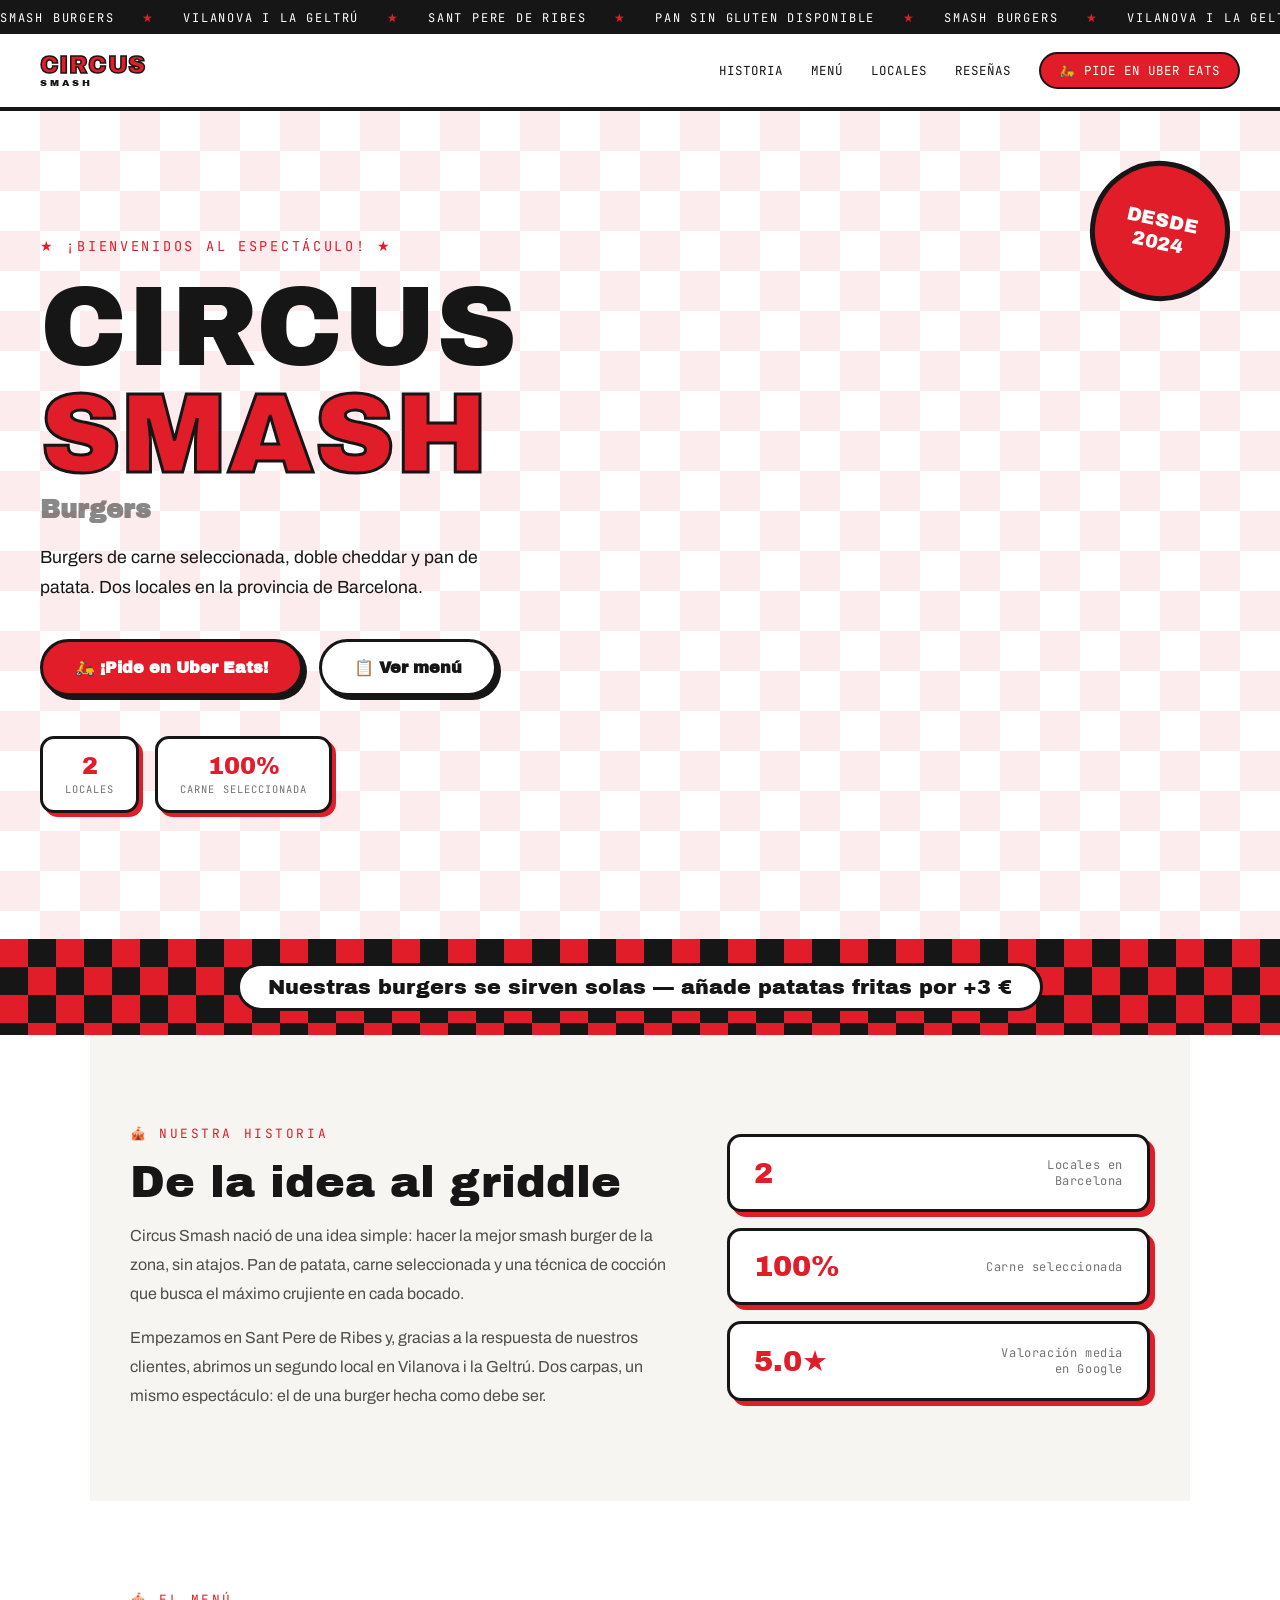
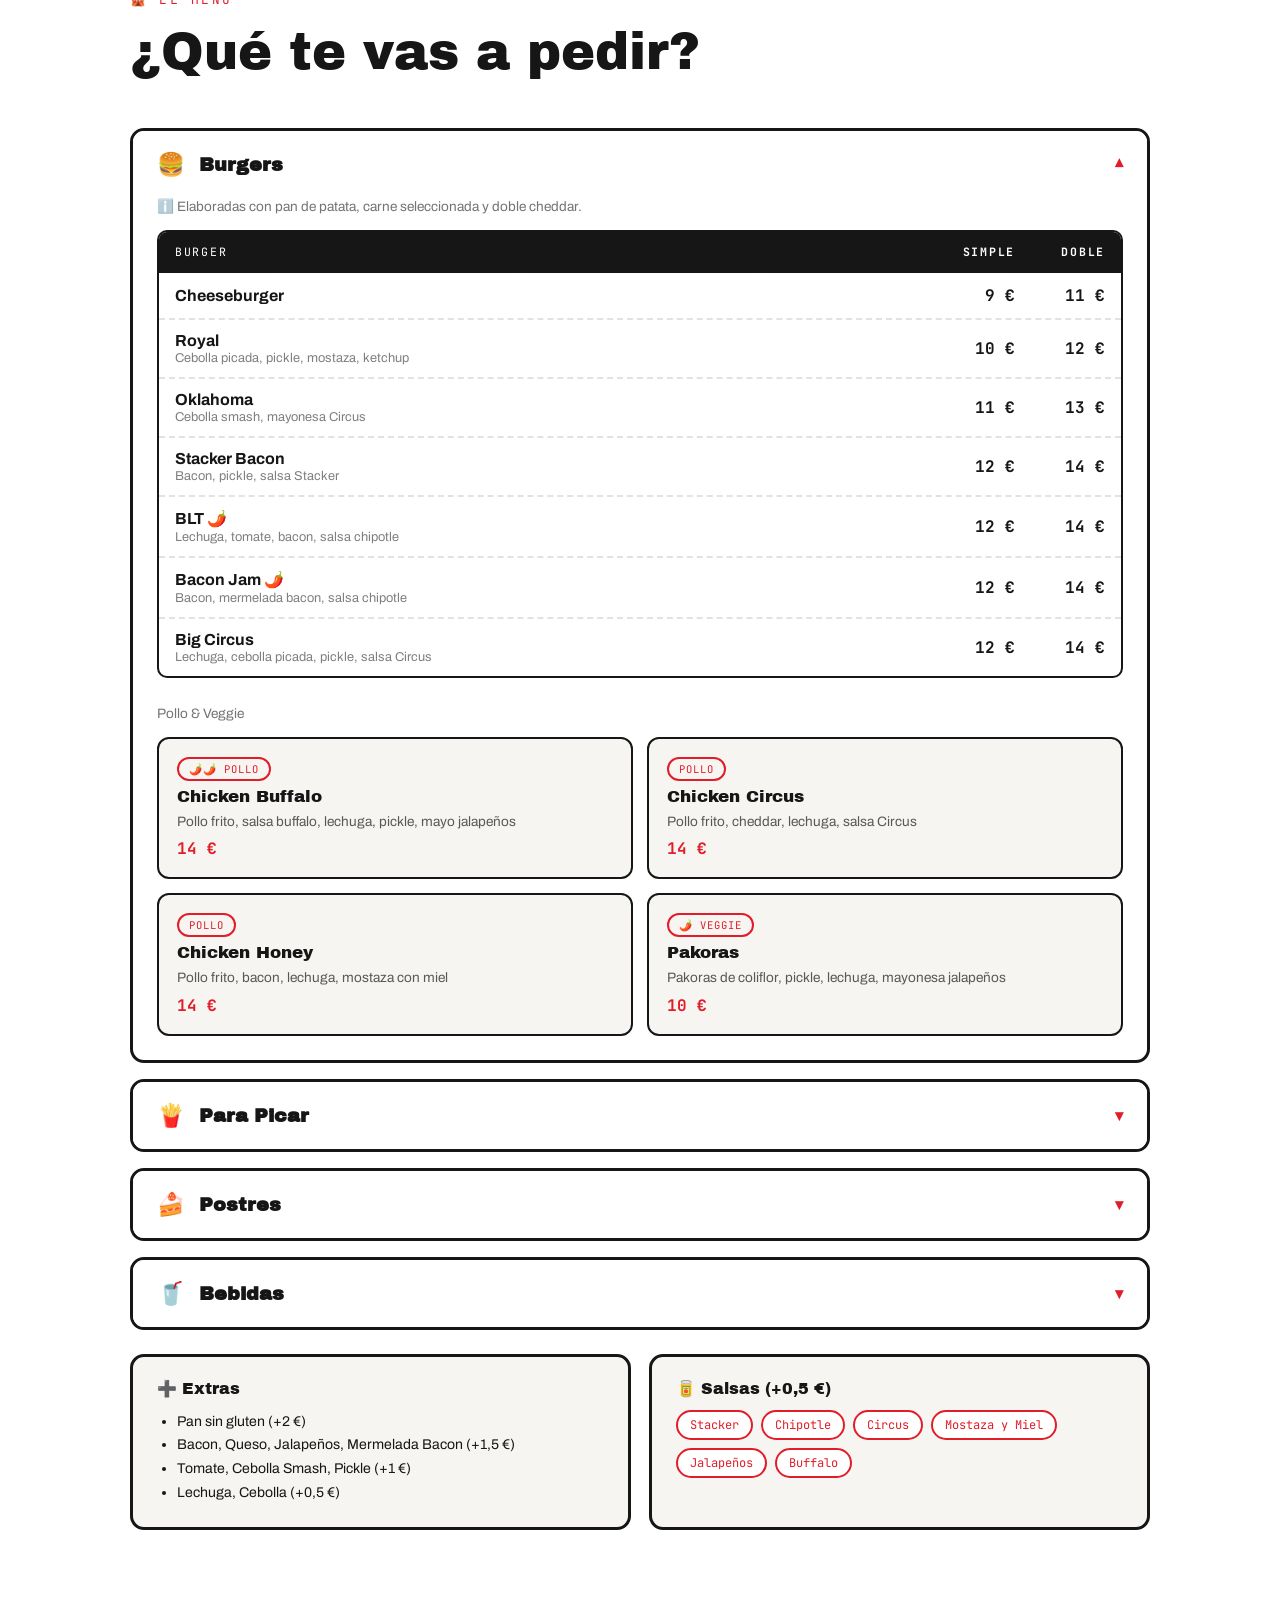
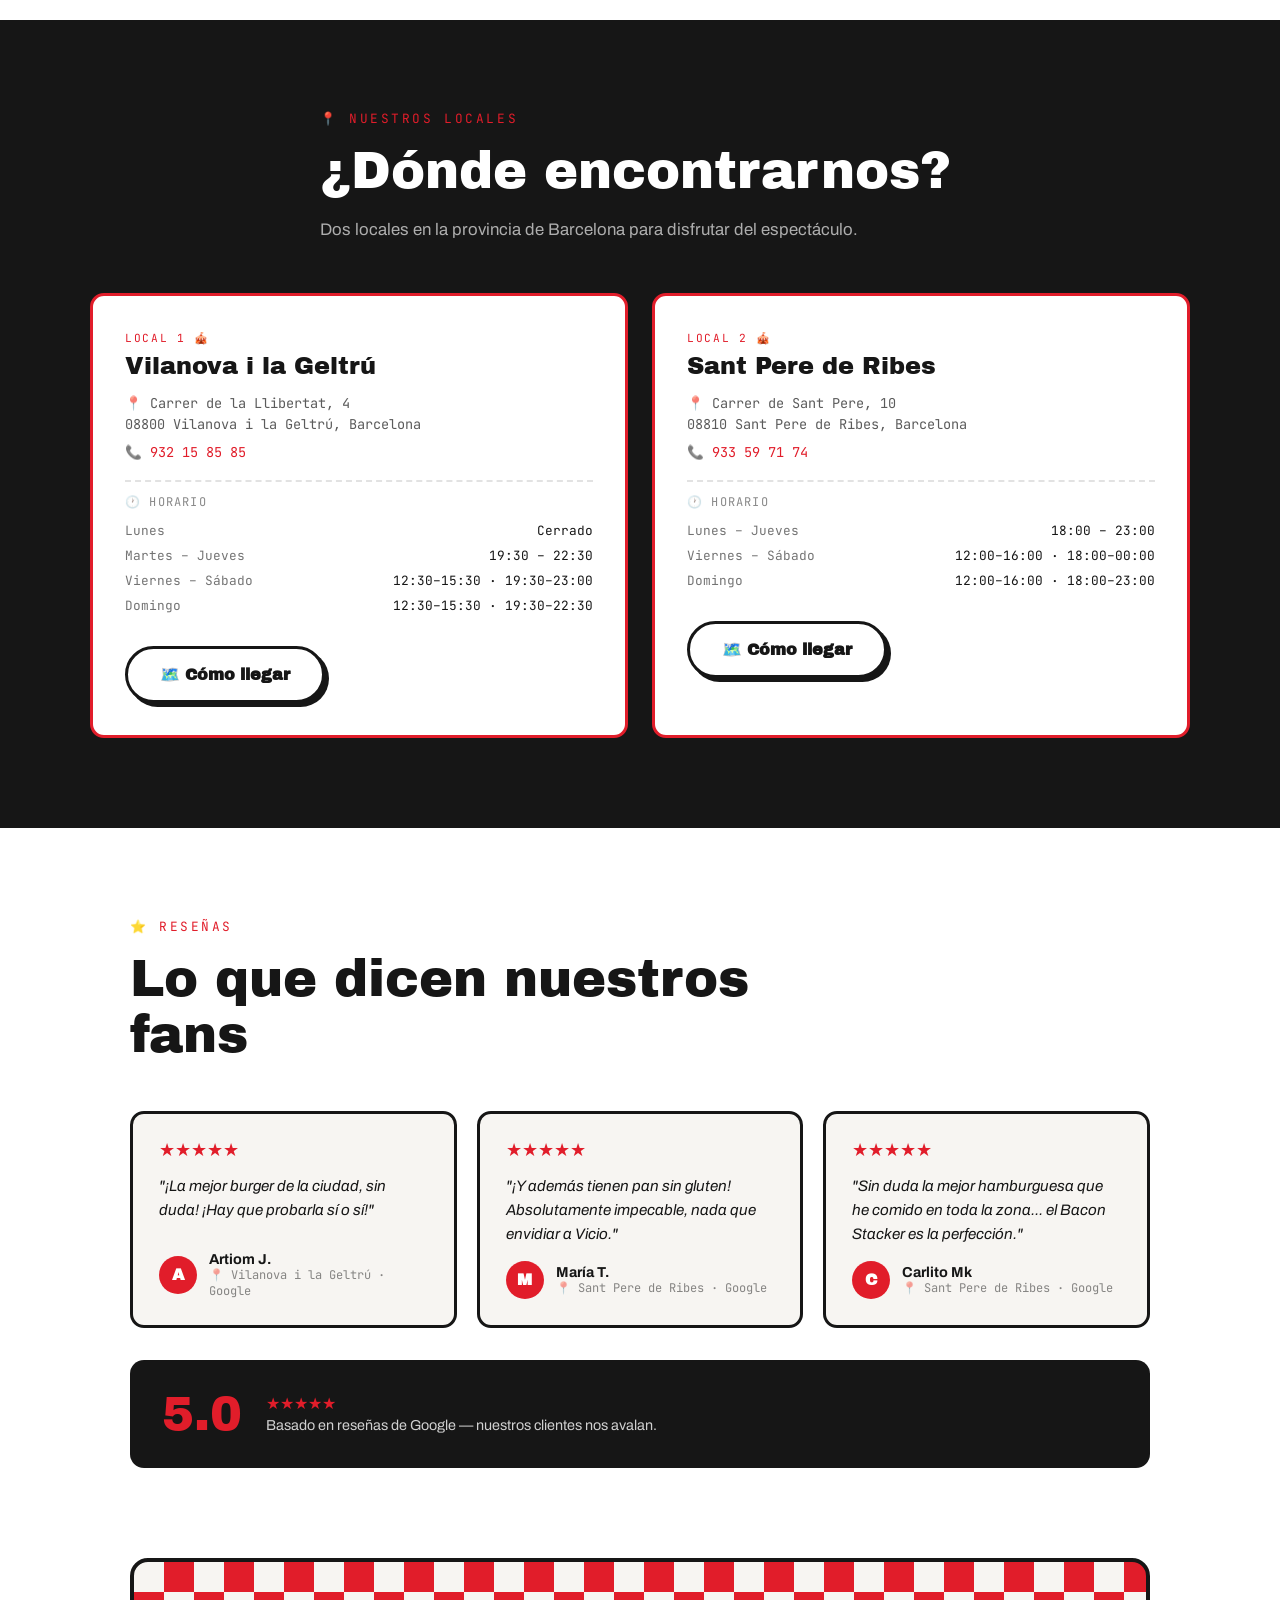
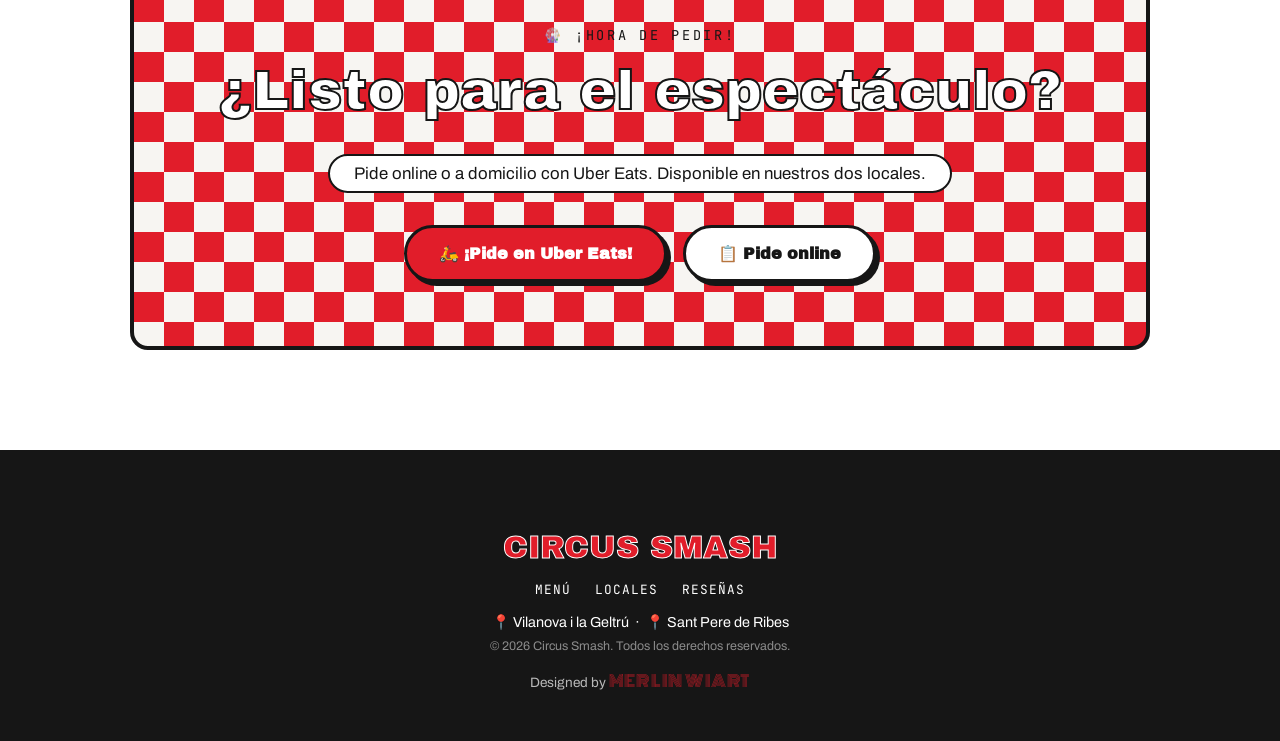
==== index_standalone.html @ f57c356d "Add files via upload" ====
<!DOCTYPE html>
<html lang="es">
<head>
<meta charset="UTF-8">
<meta name="viewport" content="width=device-width, initial-scale=1.0">
<title>Circus Smash — Smash Burgers</title>
<meta name="description" content="Circus Smash: smash burgers, pollo, veggie y postres en Vilanova i la Geltrú y Sant Pere de Ribes.">
<link rel="preconnect" href="https://fonts.googleapis.com">
<link rel="preconnect" href="https://fonts.gstatic.com" crossorigin>
<link href="https://fonts.googleapis.com/css2?family=Archivo+Black&family=Archivo:ital,wght@0,400;0,500;0,600;0,700;1,400&family=JetBrains+Mono:wght@400;500;700&family=Monoton&display=swap" rel="stylesheet">
<style>
/* ============================================
   CIRCUS SMASH — Black / White / Red
   Tokens: white #FFFFFF, off-white #F7F5F2, black #161616, red #E11D2A
   Type: Baloo 2 (bubbly display) + Archivo (body) + JetBrains Mono (menu/data)
   Signature: thick cartoon outlines + diagonal checkerboard in red/white
   ============================================ */

:root {
  --white: #FFFFFF;
  --offwhite: #F7F5F2;
  --black: #161616;
  --red: #E11D2A;
  --red-dark: #B5141F;
  --line: rgba(22,22,22,0.12);
}

* { box-sizing: border-box; }
html { scroll-behavior: smooth; }

body {
  margin: 0;
  background: var(--white);
  color: var(--black);
  font-family: 'Archivo', sans-serif;
  -webkit-font-smoothing: antialiased;
}

h1, h2, h3, h4 {
  font-family: 'Archivo Black', sans-serif;
  font-weight: 400;
  margin: 0;
}

a { color: inherit; }

/* ============ TICKER ============ */
.ticker {
  background: var(--black);
  color: var(--white);
  overflow: hidden;
  white-space: nowrap;
  padding: 8px 0;
}
.ticker-track {
  display: inline-flex;
  gap: 28px;
  font-family: 'JetBrains Mono', monospace;
  font-size: 0.75rem;
  letter-spacing: 0.15em;
  text-transform: uppercase;
  animation: ticker 30s linear infinite;
}
.ticker-track span:nth-child(even) { color: var(--red); }
@keyframes ticker {
  from { transform: translateX(0); }
  to { transform: translateX(-50%); }
}

/* ============ NAV ============ */
.nav {
  display: flex;
  justify-content: space-between;
  align-items: center;
  padding: 18px 40px;
  position: sticky;
  top: 0;
  z-index: 50;
  background: var(--white);
  border-bottom: 4px solid var(--black);
}
.nav-logo {
  font-family: 'Archivo Black', sans-serif;
  font-weight: 400;
  font-size: 1.5rem;
  text-decoration: none;
  letter-spacing: 0.02em;
  color: var(--red);
  -webkit-text-stroke: 1.5px var(--black);
  display: flex;
  flex-direction: column;
  line-height: 1;
}
.nav-logo-sub {
  font-size: 0.6rem;
  letter-spacing: 0.3em;
  color: var(--black);
  -webkit-text-stroke: 0;
  margin-top: 2px;
}
.nav-links {
  display: flex;
  gap: 28px;
  align-items: center;
  font-family: 'JetBrains Mono', monospace;
  font-size: 0.78rem;
  letter-spacing: 0.08em;
  text-transform: uppercase;
}
.nav-links a:not(.nav-cta) { text-decoration: none; transition: color 0.2s ease; }
.nav-links a:not(.nav-cta):hover { color: var(--red); }
.nav-cta {
  background: var(--red);
  color: var(--white);
  padding: 8px 18px;
  border-radius: 999px;
  border: 2px solid var(--black);
  text-decoration: none;
  white-space: nowrap;
}
.nav-cta:hover { background: var(--black); }

/* ============ HERO ============ */
.hero {
  position: relative;
  min-height: 92vh;
  display: flex;
  align-items: center;
  padding: 0 40px;
  overflow: hidden;
}

.checker-bg {
  position: absolute;
  inset: 0;
  z-index: 0;
  background-image:
    linear-gradient(45deg, var(--red) 25%, transparent 25%, transparent 75%, var(--red) 75%),
    linear-gradient(45deg, var(--red) 25%, transparent 25%, transparent 75%, var(--red) 75%);
  background-size: 80px 80px;
  background-position: 0 0, 40px 40px;
  opacity: 0.08;
}

.hero-content {
  position: relative;
  z-index: 2;
  max-width: 680px;
}

.hero-eyebrow {
  font-family: 'JetBrains Mono', monospace;
  font-size: 0.85rem;
  letter-spacing: 0.2em;
  color: var(--red);
  margin: 0 0 20px;
  text-transform: uppercase;
}

.hero-title {
  font-size: clamp(3.5rem, 11vw, 7rem);
  line-height: 0.95;
  margin-bottom: 8px;
  color: var(--black);
}
.hero-title-accent {
  color: var(--red);
  -webkit-text-stroke: 3px var(--black);
}

.hero-tagline {
  font-family: 'Archivo Black', sans-serif;
  font-weight: 600;
  font-size: 1.6rem;
  color: var(--black);
  margin: 0 0 20px;
  opacity: 0.5;
}

.hero-sub {
  font-size: 1.1rem;
  line-height: 1.7;
  color: var(--black);
  max-width: 480px;
  margin-bottom: 36px;
}

.hero-ctas {
  display: flex;
  gap: 16px;
  flex-wrap: wrap;
  margin-bottom: 40px;
}

.btn {
  display: inline-block;
  font-family: 'Archivo Black', sans-serif;
  font-weight: 700;
  font-size: 1rem;
  text-decoration: none;
  padding: 16px 32px;
  border-radius: 999px;
  border: 3px solid var(--black);
  transition: all 0.2s ease;
  box-shadow: 4px 4px 0 var(--black);
}
.btn:hover {
  transform: translate(2px, 2px);
  box-shadow: 2px 2px 0 var(--black);
}
.btn-primary {
  background: var(--red);
  color: var(--white);
}
.btn-primary:hover { background: var(--red-dark); }
.btn-outline {
  background: var(--white);
  color: var(--black);
}
.btn-outline:hover { background: var(--offwhite); }

.hero-stats {
  display: flex;
  gap: 16px;
  flex-wrap: wrap;
}
.stat-card {
  background: var(--white);
  border: 3px solid var(--black);
  border-radius: 14px;
  padding: 14px 22px;
  text-align: center;
  box-shadow: 4px 4px 0 var(--red);
}
.stat-value {
  display: block;
  font-family: 'Archivo Black', sans-serif;
  font-weight: 400;
  font-size: 1.5rem;
  color: var(--red);
}
.stat-label {
  font-family: 'JetBrains Mono', monospace;
  font-size: 0.65rem;
  letter-spacing: 0.1em;
  text-transform: uppercase;
  color: var(--black);
  opacity: 0.6;
}

.hero-badge {
  position: absolute;
  top: 50px;
  right: 50px;
  z-index: 2;
  width: 140px;
  height: 140px;
  border-radius: 50%;
  background: var(--red);
  border: 5px solid var(--black);
  display: flex;
  flex-direction: column;
  align-items: center;
  justify-content: center;
  transform: rotate(12deg);
  font-family: 'Archivo Black', sans-serif;
  font-weight: 400;
  text-align: center;
  color: var(--white);
  animation: badge-spin 16s linear infinite;
}
@keyframes badge-spin {
  from { transform: rotate(12deg); }
  to { transform: rotate(372deg); }
}
.hero-badge-line { font-size: 1.2rem; line-height: 1.2; }

/* ============ BIG TOP STRIP ============ */
.bigtop {
  background-image:
    linear-gradient(45deg, var(--black) 25%, transparent 25%, transparent 75%, var(--black) 75%),
    linear-gradient(45deg, var(--black) 25%, transparent 25%, transparent 75%, var(--black) 75%);
  background-size: 56px 56px;
  background-position: 0 0, 28px 28px;
  background-color: var(--red);
  padding: 24px 40px;
  text-align: center;
}
.bigtop p {
  margin: 0;
  font-family: 'Archivo Black', sans-serif;
  font-weight: 400;
  font-size: clamp(0.95rem, 2.2vw, 1.3rem);
  color: var(--black);
  background: var(--white);
  display: inline-block;
  padding: 10px 28px;
  border: 3px solid var(--black);
  border-radius: 999px;
}

/* ============ NUESTRA HISTORIA ============ */
.historia-section {
  background: var(--offwhite);
}
.historia-grid {
  display: grid;
  grid-template-columns: 1.3fr 1fr;
  gap: 48px;
  align-items: center;
}
.historia-text p {
  font-size: 1rem;
  line-height: 1.8;
  color: rgba(22,22,22,0.75);
  margin: 16px 0 0;
}
.historia-text h2 {
  font-size: clamp(1.8rem, 4.5vw, 2.8rem);
  margin: 8px 0 0;
}
.historia-stats {
  display: flex;
  flex-direction: column;
  gap: 16px;
}
.historia-stat {
  background: var(--white);
  border: 3px solid var(--black);
  border-radius: 14px;
  padding: 20px 24px;
  display: flex;
  align-items: center;
  justify-content: space-between;
  box-shadow: 5px 5px 0 var(--red);
}
.historia-stat-value {
  font-family: 'Archivo Black', sans-serif;
  font-size: 1.8rem;
  color: var(--red);
}
.historia-stat-label {
  font-family: 'JetBrains Mono', monospace;
  font-size: 0.75rem;
  letter-spacing: 0.05em;
  text-align: right;
  color: rgba(22,22,22,0.6);
  max-width: 140px;
}

/* ============ SECTIONS ============ */
.section {
  padding: 90px 40px;
  max-width: 1100px;
  margin: 0 auto;
}
.section-dark {
  max-width: none;
  background: var(--black);
  color: var(--white);
}
.section-dark > * {
  max-width: 1100px;
  margin-left: auto;
  margin-right: auto;
}
.section-dark .section-intro { color: rgba(255,255,255,0.65); }

.section-head {
  max-width: 640px;
  margin-bottom: 48px;
}
.section-eyebrow {
  display: block;
  font-family: 'JetBrains Mono', monospace;
  font-size: 0.8rem;
  letter-spacing: 0.2em;
  color: var(--red);
  margin-bottom: 16px;
  text-transform: uppercase;
}
.section-head h2 {
  font-size: clamp(2rem, 5vw, 3.2rem);
  margin-bottom: 16px;
}
.section-intro {
  font-size: 1.05rem;
  line-height: 1.7;
  color: rgba(22,22,22,0.7);
}

/* ============ MENU ACCORDION ============ */
.menu-group {
  border: 3px solid var(--black);
  border-radius: 14px;
  margin-bottom: 16px;
  overflow: hidden;
  background: var(--white);
}
.menu-group-toggle {
  width: 100%;
  display: flex;
  align-items: center;
  gap: 14px;
  background: var(--white);
  border: none;
  padding: 20px 24px;
  font-family: 'Archivo Black', sans-serif;
  font-weight: 700;
  font-size: 1.2rem;
  cursor: pointer;
  text-align: left;
  color: var(--black);
}
.menu-group-toggle:hover { background: var(--offwhite); }
.menu-group-icon { font-size: 1.4rem; }
.menu-group-name { flex: 1; }
.menu-group-arrow {
  font-size: 1rem;
  transition: transform 0.25s ease;
  color: var(--red);
}
.menu-group-toggle.active .menu-group-arrow { transform: rotate(180deg); }

.menu-group-body {
  padding: 0 24px 24px;
  display: none;
}
.menu-group-toggle.active + .menu-group-body { display: block; }

.menu-group-note {
  font-size: 0.85rem;
  color: rgba(22,22,22,0.6);
  margin: 0 0 16px;
}

/* Smash burgers table */
.menu-table {
  border: 2px solid var(--black);
  border-radius: 10px;
  overflow: hidden;
}
.menu-row {
  display: grid;
  grid-template-columns: 1fr 80px 80px;
  align-items: center;
  padding: 12px 16px;
  border-bottom: 2px dashed var(--line);
  gap: 10px;
}
.menu-row:last-child { border-bottom: none; }
.menu-row span:nth-child(2), .menu-row span:nth-child(3) {
  font-family: 'JetBrains Mono', monospace;
  font-weight: 700;
  text-align: right;
}
.menu-row small {
  display: block;
  color: rgba(22,22,22,0.55);
  font-size: 0.8rem;
  font-weight: 400;
  margin-top: 2px;
}
.menu-row-head {
  background: var(--black);
  color: var(--white);
  font-family: 'JetBrains Mono', monospace;
  font-size: 0.72rem;
  letter-spacing: 0.15em;
  text-transform: uppercase;
}
.menu-row-head span:nth-child(2), .menu-row-head span:nth-child(3) { text-align: right; }
.menu-row-highlight { background: var(--red); color: var(--white); }
.menu-row-highlight strong { -webkit-text-stroke: 0; }

/* Card grid (chicken/veggie) */
.menu-grid {
  display: grid;
  grid-template-columns: repeat(2, 1fr);
  gap: 14px;
}
.menu-card {
  background: var(--offwhite);
  border: 2px solid var(--black);
  border-radius: 12px;
  padding: 18px;
  display: flex;
  flex-direction: column;
  gap: 6px;
}
.menu-tag {
  display: inline-block;
  font-family: 'JetBrains Mono', monospace;
  font-size: 0.66rem;
  letter-spacing: 0.1em;
  text-transform: uppercase;
  padding: 3px 10px;
  border-radius: 999px;
  border: 2px solid var(--red);
  color: var(--red);
  width: fit-content;
}
.menu-card h4 { font-size: 1.05rem; }
.menu-card p { margin: 0; font-size: 0.85rem; line-height: 1.5; color: rgba(22,22,22,0.7); }
.menu-price {
  font-family: 'JetBrains Mono', monospace;
  font-weight: 700;
  color: var(--red);
  margin-top: auto;
}

/* List rows (snacks, desserts, drinks) */
.menu-grid-list {
  display: flex;
  flex-direction: column;
  gap: 0;
  grid-template-columns: none;
}
.menu-list-row {
  display: flex;
  justify-content: space-between;
  gap: 16px;
  padding: 12px 4px;
  border-bottom: 2px dashed var(--line);
  font-size: 0.92rem;
}
.menu-list-row:last-child { border-bottom: none; }
.menu-list-row small {
  display: block;
  color: rgba(22,22,22,0.55);
  font-size: 0.78rem;
  margin-top: 2px;
}
.menu-list-row span:last-child {
  font-family: 'JetBrains Mono', monospace;
  font-weight: 700;
  color: var(--red);
  white-space: nowrap;
}

/* Extras */
.extras-grid {
  display: grid;
  grid-template-columns: 1fr 1fr;
  gap: 18px;
  margin-top: 24px;
}
.extras-card {
  background: var(--offwhite);
  border: 3px solid var(--black);
  border-radius: 14px;
  padding: 22px 24px;
}
.extras-card h4 { margin-bottom: 12px; font-size: 1rem; }
.extras-card ul {
  margin: 0;
  padding-left: 20px;
  font-size: 0.88rem;
  line-height: 1.7;
}
.sauce-pills {
  display: flex;
  flex-wrap: wrap;
  gap: 8px;
}
.sauce-pills span {
  background: var(--white);
  border: 2px solid var(--red);
  color: var(--red);
  font-family: 'JetBrains Mono', monospace;
  font-size: 0.75rem;
  padding: 5px 12px;
  border-radius: 999px;
}

/* ============ LOCATIONS ============ */
.location-grid {
  display: grid;
  grid-template-columns: 1fr 1fr;
  gap: 24px;
}
.location-card {
  background: var(--white);
  color: var(--black);
  border-radius: 14px;
  padding: 32px;
  border: 3px solid var(--red);
}
.location-num {
  display: inline-block;
  font-family: 'JetBrains Mono', monospace;
  font-size: 0.7rem;
  letter-spacing: 0.15em;
  text-transform: uppercase;
  color: var(--red);
  margin-bottom: 8px;
}
.location-card h3 { font-size: 1.5rem; margin-bottom: 14px; }
.location-line {
  font-family: 'JetBrains Mono', monospace;
  font-size: 0.85rem;
  margin: 0 0 6px;
  color: rgba(22,22,22,0.7);
  line-height: 1.6;
}
.location-line a { color: var(--red); text-decoration: none; }
.hours-table {
  margin: 16px 0;
  border-top: 2px dashed var(--line);
  padding-top: 12px;
}
.hours-title {
  font-family: 'JetBrains Mono', monospace;
  font-size: 0.75rem;
  letter-spacing: 0.1em;
  text-transform: uppercase;
  margin: 0 0 8px;
  color: rgba(22,22,22,0.5);
}
.hours-row {
  display: flex;
  justify-content: space-between;
  font-family: 'JetBrains Mono', monospace;
  font-size: 0.8rem;
  padding: 4px 0;
}
.hours-row span:first-child { color: rgba(22,22,22,0.6); }
.location-card .btn { margin-top: 12px; }

/* ============ REVIEWS ============ */
.review-grid {
  display: grid;
  grid-template-columns: repeat(3, 1fr);
  gap: 20px;
  margin-bottom: 32px;
}
.review-card {
  background: var(--offwhite);
  border: 3px solid var(--black);
  border-radius: 14px;
  padding: 26px;
  display: flex;
  flex-direction: column;
  gap: 14px;
}
.review-stars {
  color: var(--red);
  font-size: 1.1rem;
  margin: 0;
}
.review-text {
  font-style: italic;
  line-height: 1.6;
  margin: 0;
  font-size: 0.95rem;
  flex: 1;
}
.review-footer {
  display: flex;
  align-items: center;
  gap: 12px;
}
.review-avatar {
  width: 38px;
  height: 38px;
  border-radius: 50%;
  background: var(--red);
  color: var(--white);
  display: flex;
  align-items: center;
  justify-content: center;
  font-family: 'Archivo Black', sans-serif;
  font-weight: 700;
  flex-shrink: 0;
}
.review-author { margin: 0; font-weight: 700; font-size: 0.9rem; }
.review-loc {
  margin: 0;
  font-size: 0.75rem;
  color: rgba(22,22,22,0.5);
  font-family: 'JetBrains Mono', monospace;
}

.review-summary {
  display: flex;
  align-items: center;
  gap: 24px;
  background: var(--black);
  color: var(--white);
  border-radius: 14px;
  padding: 28px 32px;
}
.review-summary-score {
  font-family: 'Archivo Black', sans-serif;
  font-weight: 400;
  font-size: 3rem;
  color: var(--red);
}
.review-summary-stars { margin: 0 0 4px; color: var(--red); }
.review-summary-text { margin: 0; font-size: 0.9rem; opacity: 0.8; }

/* ============ ORDER ============ */
.order-section { padding: 0 40px 100px; }
.order-box {
  text-align: center;
  background-image:
    linear-gradient(45deg, var(--red) 25%, transparent 25%, transparent 75%, var(--red) 75%),
    linear-gradient(45deg, var(--red) 25%, transparent 25%, transparent 75%, var(--red) 75%);
  background-size: 60px 60px;
  background-position: 0 0, 30px 30px;
  background-color: var(--offwhite);
  border: 4px solid var(--black);
  border-radius: 18px;
  padding: 64px 32px;
}
.order-eyebrow {
  display: block;
  font-family: 'JetBrains Mono', monospace;
  font-size: 0.85rem;
  letter-spacing: 0.2em;
  text-transform: uppercase;
  margin-bottom: 16px;
}
.order-box h2 {
  font-size: clamp(2.2rem, 6vw, 3.5rem);
  margin-bottom: 16px;
  color: var(--white);
  -webkit-text-stroke: 2px var(--black);
}
.order-box p {
  font-size: 1.05rem;
  margin-bottom: 32px;
  background: var(--white);
  display: inline-block;
  padding: 8px 24px;
  border-radius: 999px;
  border: 2px solid var(--black);
}
.order-ctas {
  display: flex;
  gap: 16px;
  justify-content: center;
  flex-wrap: wrap;
}

/* ============ FOOTER ============ */
.footer {
  text-align: center;
  padding: 48px 24px;
  background: var(--black);
  color: var(--white);
}
.footer-logo {
  font-family: 'Archivo Black', sans-serif;
  font-weight: 400;
  font-size: 2rem;
  color: var(--red);
  -webkit-text-stroke: 1px var(--white);
  margin-bottom: 16px;
}
.footer-links {
  display: flex;
  justify-content: center;
  gap: 24px;
  margin-bottom: 16px;
  font-family: 'JetBrains Mono', monospace;
  font-size: 0.8rem;
  letter-spacing: 0.08em;
  text-transform: uppercase;
}
.footer-links a { text-decoration: none; }
.footer-links a:hover { color: var(--red); }
.footer-locs { margin: 0 0 8px; font-size: 0.9rem; }
.footer-small { font-size: 0.78rem; opacity: 0.5; margin: 0; }
.footer-credit {
  font-size: 0.85rem;
  opacity: 0.7;
  margin: 16px 0 0;
}
.footer-credit-name {
  font-family: 'Monoton', sans-serif;
  font-size: 1rem;
  letter-spacing: 0.05em;
  color: var(--red);
  text-transform: uppercase;
}

/* ============ RESPONSIVE ============ */
@media (max-width: 860px) {
  .nav { padding: 14px 20px; }
  .nav-links { gap: 10px; font-size: 0.65rem; }
  .hero { padding: 0 20px; min-height: 86vh; }
  .hero-badge { width: 100px; height: 100px; top: 80px; right: 16px; }
  .hero-badge-line { font-size: 0.95rem; }
  .hero-stats { gap: 10px; }
  .stat-card { padding: 10px 16px; }
  .menu-grid { grid-template-columns: 1fr; }
  .historia-grid { grid-template-columns: 1fr; gap: 28px; }
  .historia-stat-label { max-width: none; }
  .menu-row { grid-template-columns: 1fr 55px 55px; padding: 10px 12px; }
  .extras-grid { grid-template-columns: 1fr; }
  .location-grid { grid-template-columns: 1fr; }
  .review-grid { grid-template-columns: 1fr; }
  .review-summary { flex-direction: column; text-align: center; gap: 12px; }
  .section { padding: 56px 20px; }
  .order-section { padding: 0 20px 56px; }
}

/* Reduced motion */
@media (prefers-reduced-motion: reduce) {
  * { animation: none !important; transition-duration: 0.01ms !important; }
  html { scroll-behavior: auto; }
}

a:focus-visible, button:focus-visible {
  outline: 3px solid var(--red);
  outline-offset: 2px;
}

</style>
</head>
<body>

  <!-- TICKER -->
  <div class="ticker" aria-hidden="true">
    <div class="ticker-track">
      <span>SMASH BURGERS</span><span>★</span>
      <span>VILANOVA I LA GELTRÚ</span><span>★</span>
      <span>SANT PERE DE RIBES</span><span>★</span>
      <span>PAN SIN GLUTEN DISPONIBLE</span><span>★</span>
      <span>SMASH BURGERS</span><span>★</span>
      <span>VILANOVA I LA GELTRÚ</span><span>★</span>
      <span>SANT PERE DE RIBES</span><span>★</span>
      <span>PAN SIN GLUTEN DISPONIBLE</span><span>★</span>
    </div>
  </div>

  <!-- NAV -->
  <nav class="nav">
    <a href="#hero" class="nav-logo">CIRCUS<span class="nav-logo-sub">SMASH</span></a>
    <div class="nav-links">
      <a href="#historia">Historia</a>
      <a href="#menu">Menú</a>
      <a href="#locales">Locales</a>
      <a href="#resenas">Reseñas</a>
      <a href="https://www.ubereats.com/es-en/store/circus-smash-vilanova/SNbHA9ZiVL2prNHDFg7__g" class="nav-cta" target="_blank" rel="noopener">🛵 Pide en Uber Eats</a>
    </div>
  </nav>

  <!-- HERO -->
  <header class="hero" id="hero">
    <div class="checker-bg" aria-hidden="true"></div>
    <div class="hero-content">
      <p class="hero-eyebrow">★ ¡Bienvenidos al espectáculo! ★</p>
      <h1 class="hero-title">CIRCUS<br><span class="hero-title-accent">SMASH</span></h1>
      <p class="hero-tagline">Burgers</p>
      <p class="hero-sub">Burgers de carne seleccionada, doble cheddar y pan de patata. Dos locales en la provincia de Barcelona.</p>
      <div class="hero-ctas">
        <a href="https://www.ubereats.com/es-en/store/circus-smash-vilanova/SNbHA9ZiVL2prNHDFg7__g" class="btn btn-primary" target="_blank" rel="noopener">🛵 ¡Pide en Uber Eats!</a>
        <a href="#menu" class="btn btn-outline">📋 Ver menú</a>
      </div>
      <div class="hero-stats">
        <div class="stat-card">
          <span class="stat-value">2</span>
          <span class="stat-label">Locales</span>
        </div>
        <div class="stat-card">
          <span class="stat-value">100%</span>
          <span class="stat-label">Carne seleccionada</span>
        </div>
      </div>
    </div>
    <div class="hero-badge">
      <span class="hero-badge-line">DESDE</span>
      <span class="hero-badge-line">2024</span>
    </div>
  </header>

  <!-- BIG TOP -->
  <section class="bigtop">
    <p>Nuestras burgers se sirven solas — añade patatas fritas por +3 €</p>
  </section>

  <!-- NUESTRA HISTORIA -->
  <section id="historia" class="section historia-section">
    <div class="historia-grid">
      <div class="historia-text">
        <span class="section-eyebrow">🎪 Nuestra Historia</span>
        <h2>De la idea al griddle</h2>
        <p>Circus Smash nació de una idea simple: hacer la mejor smash burger de la zona, sin atajos. Pan de patata, carne seleccionada y una técnica de cocción que busca el máximo crujiente en cada bocado.</p>
        <p>Empezamos en Sant Pere de Ribes y, gracias a la respuesta de nuestros clientes, abrimos un segundo local en Vilanova i la Geltrú. Dos carpas, un mismo espectáculo: el de una burger hecha como debe ser.</p>
      </div>
      <div class="historia-stats">
        <div class="historia-stat">
          <span class="historia-stat-value">2</span>
          <span class="historia-stat-label">Locales en Barcelona</span>
        </div>
        <div class="historia-stat">
          <span class="historia-stat-value">100%</span>
          <span class="historia-stat-label">Carne seleccionada</span>
        </div>
        <div class="historia-stat">
          <span class="historia-stat-value">5.0★</span>
          <span class="historia-stat-label">Valoración media en Google</span>
        </div>
      </div>
    </div>
  </section>

  <!-- MENU -->
  <section id="menu" class="section">
    <div class="section-head">
      <span class="section-eyebrow">🎪 El Menú</span>
      <h2>¿Qué te vas a pedir?</h2>
    </div>

    <!-- Burgers -->
    <div class="menu-group">
      <button class="menu-group-toggle active" data-target="grp-burgers">
        <span class="menu-group-icon">🍔</span>
        <span class="menu-group-name">Burgers</span>
        <span class="menu-group-arrow">▾</span>
      </button>
      <div class="menu-group-body" id="grp-burgers">
        <p class="menu-group-note">ℹ️ Elaboradas con pan de patata, carne seleccionada y doble cheddar.</p>
        <div class="menu-table">
          <div class="menu-row menu-row-head">
            <span>Burger</span><span>Simple</span><span>Doble</span>
          </div>
          <div class="menu-row">
            <span><strong>Cheeseburger</strong></span><span>9 €</span><span>11 €</span>
          </div>
          <div class="menu-row">
            <span><strong>Royal</strong><br><small>Cebolla picada, pickle, mostaza, ketchup</small></span><span>10 €</span><span>12 €</span>
          </div>
          <div class="menu-row">
            <span><strong>Oklahoma</strong><br><small>Cebolla smash, mayonesa Circus</small></span><span>11 €</span><span>13 €</span>
          </div>
          <div class="menu-row">
            <span><strong>Stacker Bacon</strong><br><small>Bacon, pickle, salsa Stacker</small></span><span>12 €</span><span>14 €</span>
          </div>
          <div class="menu-row">
            <span><strong>BLT 🌶️</strong><br><small>Lechuga, tomate, bacon, salsa chipotle</small></span><span>12 €</span><span>14 €</span>
          </div>
          <div class="menu-row">
            <span><strong>Bacon Jam 🌶️</strong><br><small>Bacon, mermelada bacon, salsa chipotle</small></span><span>12 €</span><span>14 €</span>
          </div>
          <div class="menu-row">
            <span><strong>Big Circus</strong><br><small>Lechuga, cebolla picada, pickle, salsa Circus</small></span><span>12 €</span><span>14 €</span>
          </div>
        </div>

        <p class="menu-group-note" style="margin-top:28px;">Pollo &amp; Veggie</p>
        <div class="menu-grid">
          <article class="menu-card">
            <span class="menu-tag">🌶️🌶️ Pollo</span>
            <h4>Chicken Buffalo</h4>
            <p>Pollo frito, salsa buffalo, lechuga, pickle, mayo jalapeños</p>
            <span class="menu-price">14 €</span>
          </article>
          <article class="menu-card">
            <span class="menu-tag">Pollo</span>
            <h4>Chicken Circus</h4>
            <p>Pollo frito, cheddar, lechuga, salsa Circus</p>
            <span class="menu-price">14 €</span>
          </article>
          <article class="menu-card">
            <span class="menu-tag">Pollo</span>
            <h4>Chicken Honey</h4>
            <p>Pollo frito, bacon, lechuga, mostaza con miel</p>
            <span class="menu-price">14 €</span>
          </article>
          <article class="menu-card">
            <span class="menu-tag">🌶️ Veggie</span>
            <h4>Pakoras</h4>
            <p>Pakoras de coliflor, pickle, lechuga, mayonesa jalapeños</p>
            <span class="menu-price">10 €</span>
          </article>
        </div>
      </div>
    </div>

    <!-- Para Picar -->
    <div class="menu-group">
      <button class="menu-group-toggle" data-target="grp-picar">
        <span class="menu-group-icon">🍟</span>
        <span class="menu-group-name">Para Picar</span>
        <span class="menu-group-arrow">▾</span>
      </button>
      <div class="menu-group-body" id="grp-picar">
        <div class="menu-grid menu-grid-list">
          <div class="menu-list-row"><span>Patatas Fritas</span><span>7,5 €</span></div>
          <div class="menu-list-row"><span>Patatas / Queso Cheddar / Bacon Jam</span><span>9,5 €</span></div>
          <div class="menu-list-row"><span>Pakoras / Mayo Butter Milk / Sriracha</span><span>8,5 €</span></div>
          <div class="menu-list-row"><span>Chicken Popcorn</span><span>9,5 €</span></div>
          <div class="menu-list-row"><span>Alitas Fritas con Salsa BBQ</span><span>9,5 €</span></div>
        </div>
      </div>
    </div>

    <!-- Postres -->
    <div class="menu-group">
      <button class="menu-group-toggle" data-target="grp-postres">
        <span class="menu-group-icon">🍰</span>
        <span class="menu-group-name">Postres</span>
        <span class="menu-group-arrow">▾</span>
      </button>
      <div class="menu-group-body" id="grp-postres">
        <div class="menu-grid menu-grid-list">
          <div class="menu-list-row"><span>Smash Nutella</span><span>5 €</span></div>
          <div class="menu-list-row"><span>Cheesecake de Cacahuete</span><span>6,5 €</span></div>
          <div class="menu-list-row"><span>Tres Leches</span><span>6,5 €</span></div>
        </div>
      </div>
    </div>

    <!-- Bebidas -->
    <div class="menu-group">
      <button class="menu-group-toggle" data-target="grp-bebidas">
        <span class="menu-group-icon">🥤</span>
        <span class="menu-group-name">Bebidas</span>
        <span class="menu-group-arrow">▾</span>
      </button>
      <div class="menu-group-body" id="grp-bebidas">
        <div class="menu-grid menu-grid-list">
          <div class="menu-list-row"><span>Refrescos Clásicos <small>Agua, Coca-Cola, Zero, Aquarius, Nestea</small></span><span>desde 1,8 €</span></div>
          <div class="menu-list-row"><span>Sodas Especiales <small>Lima y Jengibre · Mandarina y Maracuyá · Limonada de Granada · Gingerbeer</small></span><span>3,5 €</span></div>
          <div class="menu-list-row"><span>Michelada</span><span>6 €</span></div>
          <div class="menu-list-row"><span>Cervezas Artesanas <small>APA / IPA / Roja</small></span><span>Consultar</span></div>
          <div class="menu-list-row"><span>Copa de Vino</span><span>3,5 €</span></div>
        </div>
      </div>
    </div>

    <!-- Extras + Sauces -->
    <div class="extras-grid">
      <div class="extras-card">
        <h4>➕ Extras</h4>
        <ul>
          <li>Pan sin gluten (+2 €)</li>
          <li>Bacon, Queso, Jalapeños, Mermelada Bacon (+1,5 €)</li>
          <li>Tomate, Cebolla Smash, Pickle (+1 €)</li>
          <li>Lechuga, Cebolla (+0,5 €)</li>
        </ul>
      </div>
      <div class="extras-card">
        <h4>🥫 Salsas (+0,5 €)</h4>
        <div class="sauce-pills">
          <span>Stacker</span><span>Chipotle</span><span>Circus</span><span>Mostaza y Miel</span><span>Jalapeños</span><span>Buffalo</span>
        </div>
      </div>
    </div>
  </section>

  <!-- LOCALES -->
  <section id="locales" class="section section-dark">
    <div class="section-head">
      <span class="section-eyebrow">📍 Nuestros Locales</span>
      <h2>¿Dónde encontrarnos?</h2>
      <p class="section-intro">Dos locales en la provincia de Barcelona para disfrutar del espectáculo.</p>
    </div>
    <div class="location-grid">
      <article class="location-card">
        <span class="location-num">Local 1 🎪</span>
        <h3>Vilanova i la Geltrú</h3>
        <p class="location-line">📍 Carrer de la Llibertat, 4<br>08800 Vilanova i la Geltrú, Barcelona</p>
        <p class="location-line">📞 <a href="tel:932158585">932 15 85 85</a></p>
        <div class="hours-table">
          <p class="hours-title">🕐 Horario</p>
          <div class="hours-row"><span>Lunes</span><span>Cerrado</span></div>
          <div class="hours-row"><span>Martes – Jueves</span><span>19:30 – 22:30</span></div>
          <div class="hours-row"><span>Viernes – Sábado</span><span>12:30–15:30 · 19:30–23:00</span></div>
          <div class="hours-row"><span>Domingo</span><span>12:30–15:30 · 19:30–22:30</span></div>
        </div>
        <a class="btn btn-outline" href="https://maps.google.com/?q=Carrer+de+la+Llibertat+4+Vilanova+i+la+Geltru" target="_blank" rel="noopener">🗺️ Cómo llegar</a>
      </article>
      <article class="location-card">
        <span class="location-num">Local 2 🎪</span>
        <h3>Sant Pere de Ribes</h3>
        <p class="location-line">📍 Carrer de Sant Pere, 10<br>08810 Sant Pere de Ribes, Barcelona</p>
        <p class="location-line">📞 <a href="tel:933597174">933 59 71 74</a></p>
        <div class="hours-table">
          <p class="hours-title">🕐 Horario</p>
          <div class="hours-row"><span>Lunes – Jueves</span><span>18:00 – 23:00</span></div>
          <div class="hours-row"><span>Viernes – Sábado</span><span>12:00–16:00 · 18:00–00:00</span></div>
          <div class="hours-row"><span>Domingo</span><span>12:00–16:00 · 18:00–23:00</span></div>
        </div>
        <a class="btn btn-outline" href="https://maps.google.com/?q=Carrer+de+Sant+Pere+10+Sant+Pere+de+Ribes" target="_blank" rel="noopener">🗺️ Cómo llegar</a>
      </article>
    </div>
  </section>

  <!-- RESEÑAS -->
  <section id="resenas" class="section">
    <div class="section-head">
      <span class="section-eyebrow">⭐ Reseñas</span>
      <h2>Lo que dicen nuestros fans</h2>
    </div>
    <div class="review-grid">
      <article class="review-card">
        <p class="review-stars">★★★★★</p>
        <p class="review-text">"¡La mejor burger de la ciudad, sin duda! ¡Hay que probarla sí o sí!"</p>
        <div class="review-footer">
          <span class="review-avatar">A</span>
          <div>
            <p class="review-author">Artiom J.</p>
            <p class="review-loc">📍 Vilanova i la Geltrú · Google</p>
          </div>
        </div>
      </article>
      <article class="review-card">
        <p class="review-stars">★★★★★</p>
        <p class="review-text">"¡Y además tienen pan sin gluten! Absolutamente impecable, nada que envidiar a Vicio."</p>
        <div class="review-footer">
          <span class="review-avatar">M</span>
          <div>
            <p class="review-author">María T.</p>
            <p class="review-loc">📍 Sant Pere de Ribes · Google</p>
          </div>
        </div>
      </article>
      <article class="review-card">
        <p class="review-stars">★★★★★</p>
        <p class="review-text">"Sin duda la mejor hamburguesa que he comido en toda la zona... el Bacon Stacker es la perfección."</p>
        <div class="review-footer">
          <span class="review-avatar">C</span>
          <div>
            <p class="review-author">Carlito Mk</p>
            <p class="review-loc">📍 Sant Pere de Ribes · Google</p>
          </div>
        </div>
      </article>
    </div>
    <div class="review-summary">
      <span class="review-summary-score">5.0</span>
      <div>
        <p class="review-summary-stars">★★★★★</p>
        <p class="review-summary-text">Basado en reseñas de Google — nuestros clientes nos avalan.</p>
      </div>
    </div>
  </section>

  <!-- PEDIR -->
  <section id="pedir" class="section order-section">
    <div class="order-box">
      <span class="order-eyebrow">🎡 ¡Hora de Pedir!</span>
      <h2>¿Listo para el espectáculo?</h2>
      <p>Pide online o a domicilio con Uber Eats. Disponible en nuestros dos locales.</p>
      <div class="order-ctas">
        <a class="btn btn-primary" href="https://www.ubereats.com/es-en/store/circus-smash-vilanova/SNbHA9ZiVL2prNHDFg7__g" target="_blank" rel="noopener">🛵 ¡Pide en Uber Eats!</a>
        <a class="btn btn-outline" href="#locales">📋 Pide online</a>
      </div>
    </div>
  </section>

  <!-- FOOTER -->
  <footer class="footer">
    <p class="footer-logo">CIRCUS SMASH</p>
    <div class="footer-links">
      <a href="#menu">Menú</a>
      <a href="#locales">Locales</a>
      <a href="#resenas">Reseñas</a>
    </div>
    <p class="footer-locs">📍 Vilanova i la Geltrú &nbsp;·&nbsp; 📍 Sant Pere de Ribes</p>
    <p class="footer-small">© 2026 Circus Smash. Todos los derechos reservados.</p>
    <p class="footer-credit">Designed by <span class="footer-credit-name">Merlin Wiart</span></p>
  </footer>

  <script>
// Accordion behavior for menu groups
document.querySelectorAll('.menu-group-toggle').forEach(btn => {
  btn.addEventListener('click', () => {
    btn.classList.toggle('active');
  });
});

</script>
</body>
</html>
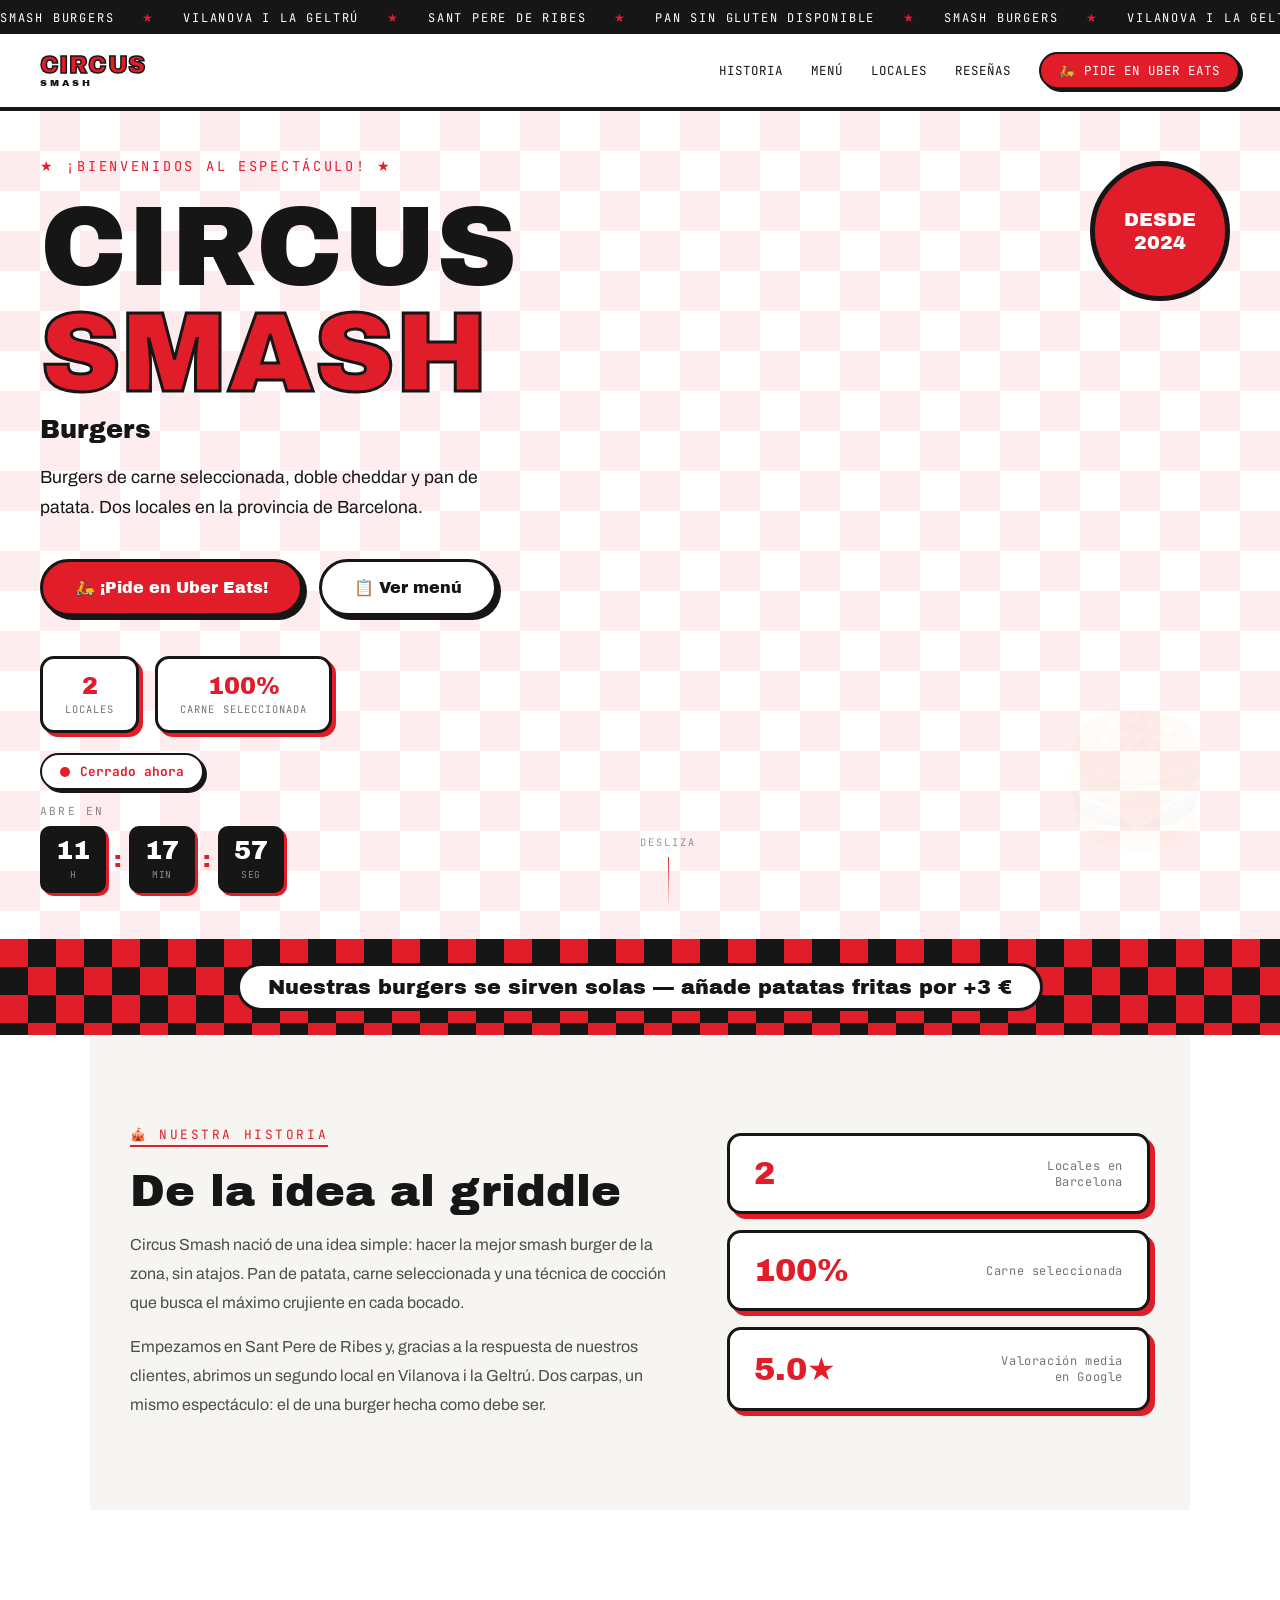
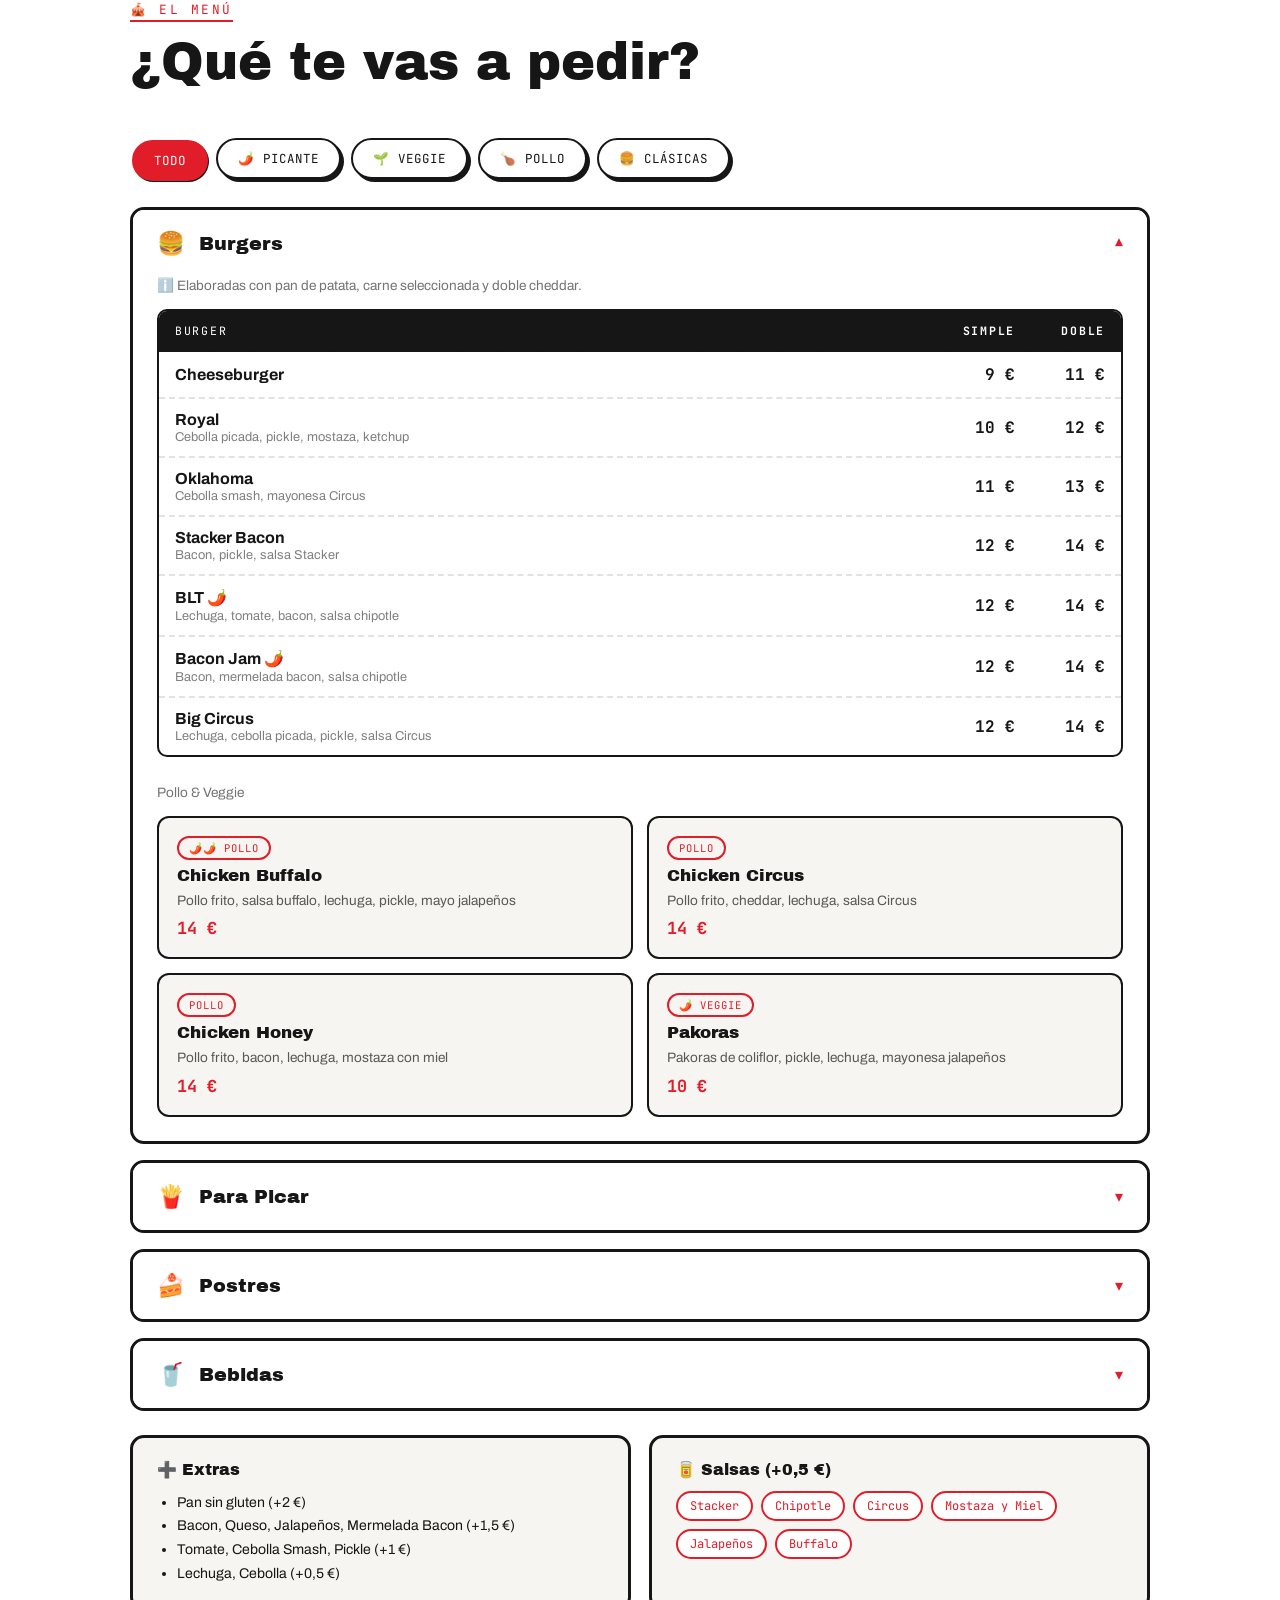
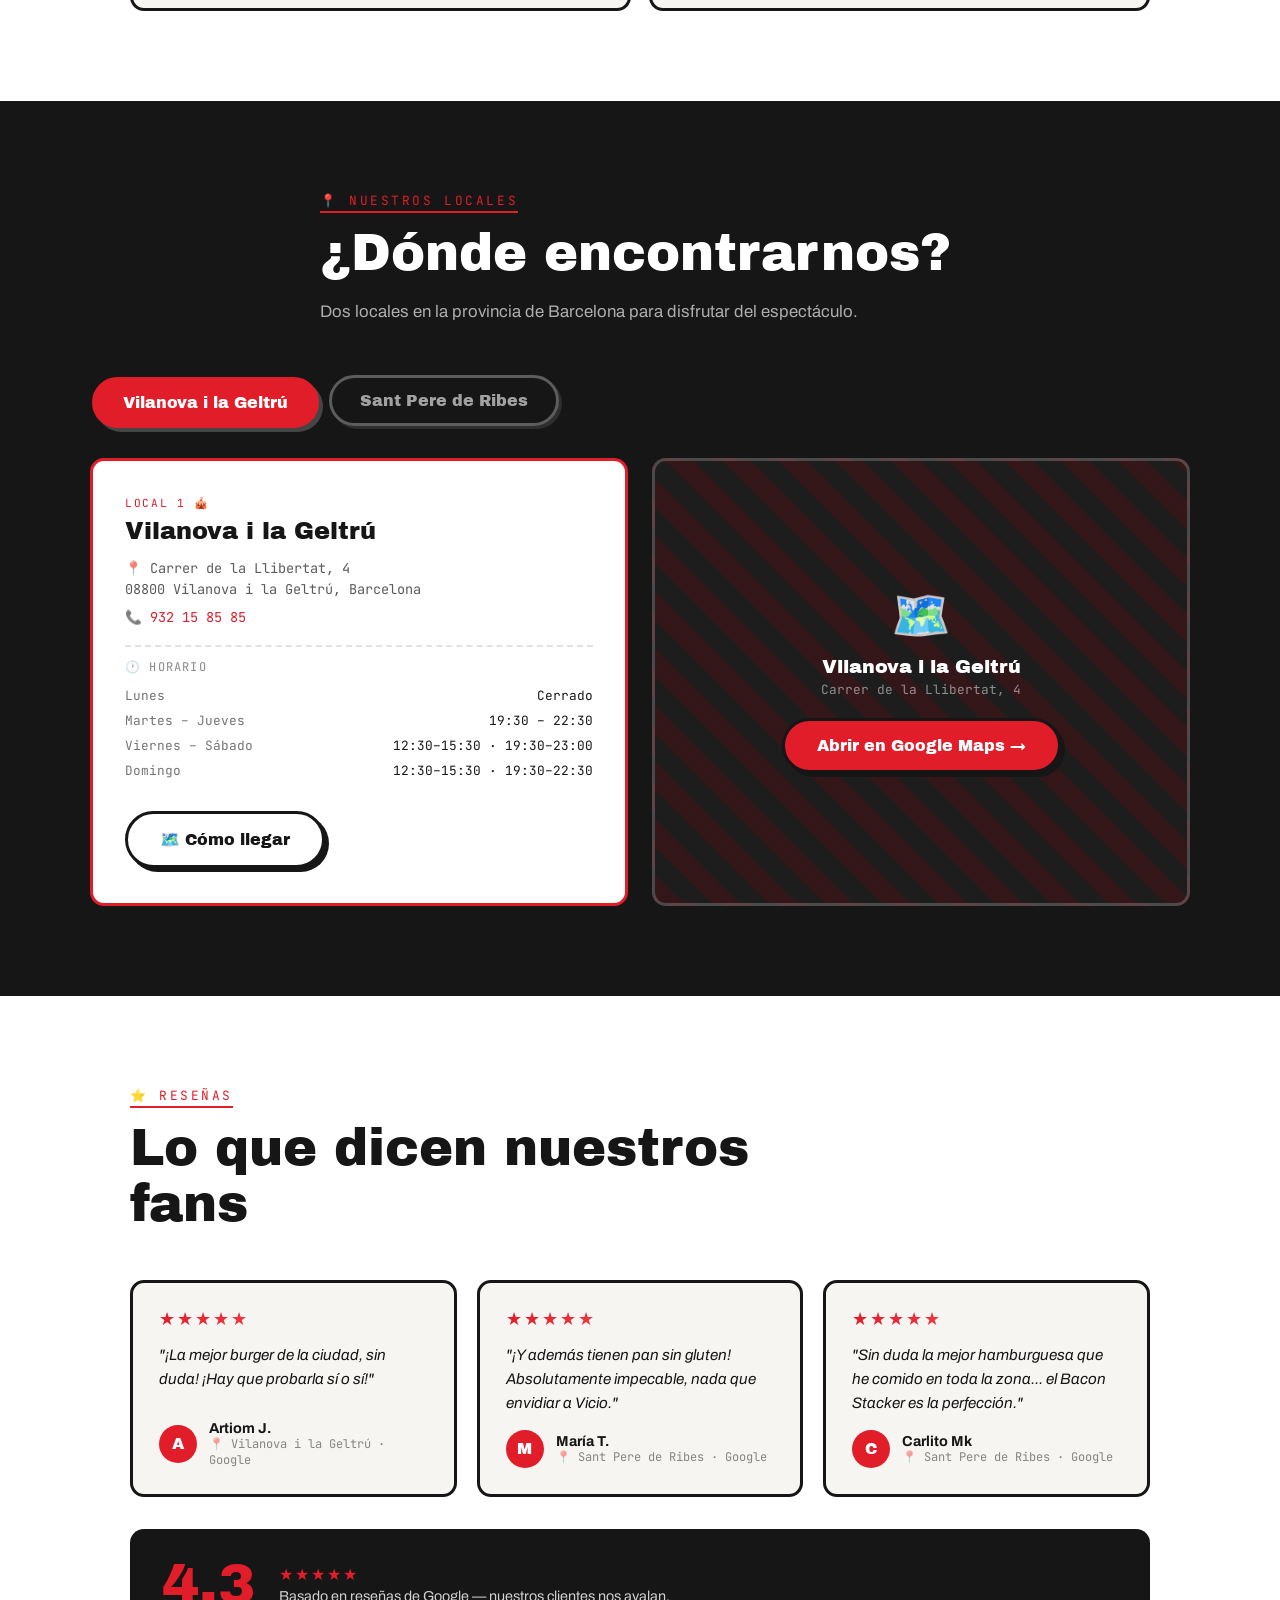
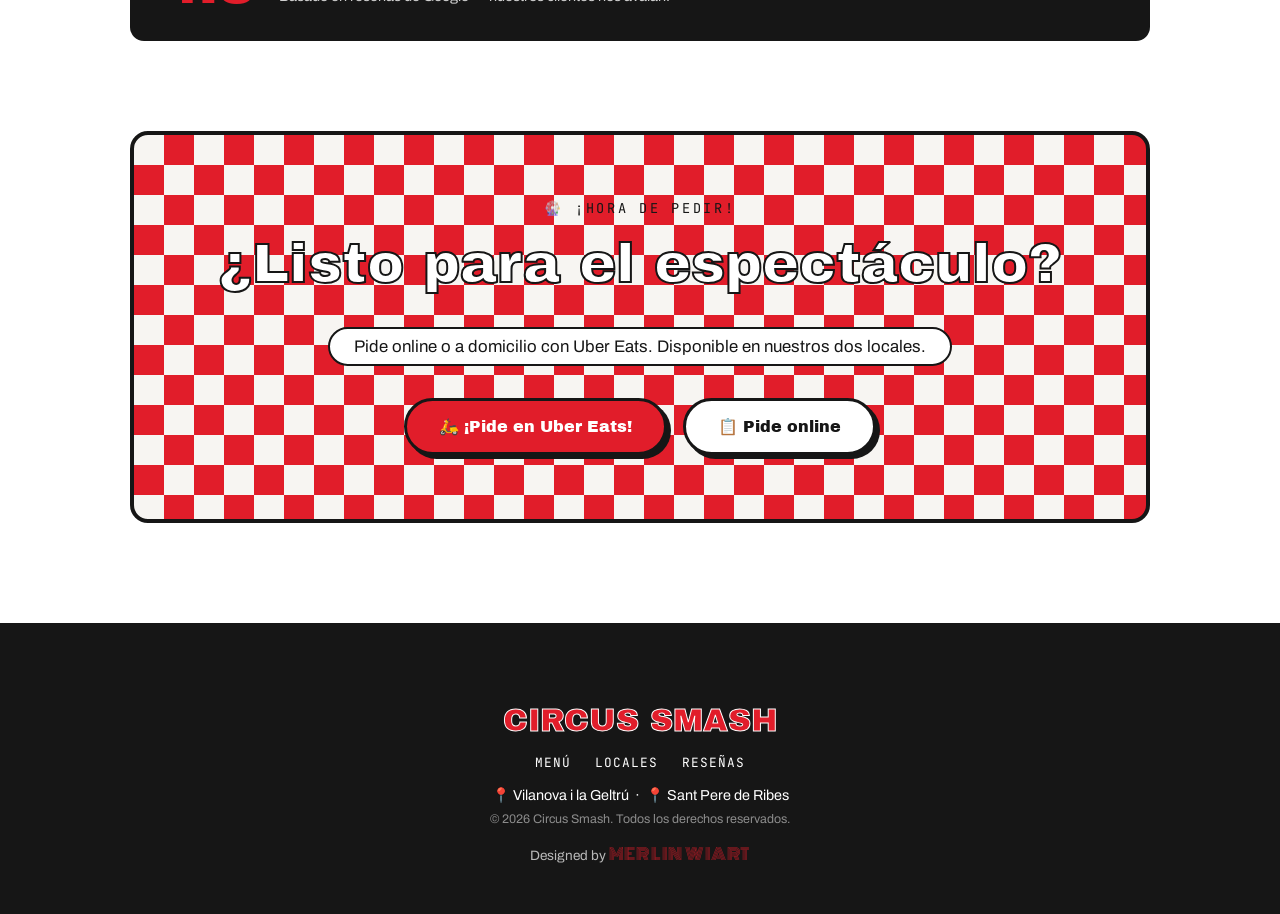
==== commit c6eafb00: "Add files via upload" ====
--- a/index_standalone.html
+++ b/index_standalone.html
@@ -10,10 +10,8 @@
 <link href="https://fonts.googleapis.com/css2?family=Archivo+Black&family=Archivo:ital,wght@0,400;0,500;0,600;0,700;1,400&family=JetBrains+Mono:wght@400;500;700&family=Monoton&display=swap" rel="stylesheet">
 <style>
 /* ============================================
-   CIRCUS SMASH — Black / White / Red
-   Tokens: white #FFFFFF, off-white #F7F5F2, black #161616, red #E11D2A
-   Type: Baloo 2 (bubbly display) + Archivo (body) + JetBrains Mono (menu/data)
-   Signature: thick cartoon outlines + diagonal checkerboard in red/white
+   CIRCUS SMASH v4 — Black / White / Red
+   Full animations: parallax, bounces, reveals, filters
    ============================================ */
 
 :root {
@@ -34,6 +32,7 @@
   color: var(--black);
   font-family: 'Archivo', sans-serif;
   -webkit-font-smoothing: antialiased;
+  overflow-x: hidden;
 }
 
 h1, h2, h3, h4 {
@@ -43,6 +42,22 @@
 }
 
 a { color: inherit; }
+
+/* ============ REVEAL ANIMATIONS ============ */
+.reveal {
+  opacity: 0;
+  transform: translateY(32px);
+  transition: opacity 0.7s cubic-bezier(0.22,1,0.36,1), transform 0.7s cubic-bezier(0.22,1,0.36,1);
+}
+.reveal.visible {
+  opacity: 1;
+  transform: translateY(0);
+}
+.reveal:nth-child(2) { transition-delay: 0.1s; }
+.reveal:nth-child(3) { transition-delay: 0.2s; }
+.review-card.reveal:nth-child(1) { transition-delay: 0s; }
+.review-card.reveal:nth-child(2) { transition-delay: 0.15s; }
+.review-card.reveal:nth-child(3) { transition-delay: 0.3s; }
 
 /* ============ TICKER ============ */
 .ticker {
@@ -75,10 +90,12 @@
   padding: 18px 40px;
   position: sticky;
   top: 0;
-  z-index: 50;
+  z-index: 100;
   background: var(--white);
   border-bottom: 4px solid var(--black);
-}
+  transition: box-shadow 0.3s ease;
+}
+.nav.scrolled { box-shadow: 0 4px 24px rgba(0,0,0,0.12); }
 .nav-logo {
   font-family: 'Archivo Black', sans-serif;
   font-weight: 400;
@@ -90,7 +107,9 @@
   display: flex;
   flex-direction: column;
   line-height: 1;
-}
+  transition: transform 0.2s ease;
+}
+.nav-logo:hover { transform: scale(1.06) rotate(-1deg); }
 .nav-logo-sub {
   font-size: 0.6rem;
   letter-spacing: 0.3em;
@@ -107,8 +126,21 @@
   letter-spacing: 0.08em;
   text-transform: uppercase;
 }
-.nav-links a:not(.nav-cta) { text-decoration: none; transition: color 0.2s ease; }
+.nav-links a:not(.nav-cta) {
+  text-decoration: none;
+  position: relative;
+  transition: color 0.2s ease;
+}
+.nav-links a:not(.nav-cta)::after {
+  content: '';
+  position: absolute;
+  left: 0; bottom: -3px;
+  width: 0; height: 2px;
+  background: var(--red);
+  transition: width 0.25s ease;
+}
 .nav-links a:not(.nav-cta):hover { color: var(--red); }
+.nav-links a:not(.nav-cta):hover::after { width: 100%; }
 .nav-cta {
   background: var(--red);
   color: var(--white);
@@ -117,8 +149,14 @@
   border: 2px solid var(--black);
   text-decoration: none;
   white-space: nowrap;
-}
-.nav-cta:hover { background: var(--black); }
+  transition: all 0.2s ease;
+  box-shadow: 3px 3px 0 var(--black);
+}
+.nav-cta:hover {
+  background: var(--black);
+  transform: translate(1px, 1px);
+  box-shadow: 2px 2px 0 var(--black);
+}
 
 /* ============ HERO ============ */
 .hero {
@@ -140,6 +178,26 @@
   background-size: 80px 80px;
   background-position: 0 0, 40px 40px;
   opacity: 0.08;
+  will-change: transform;
+}
+
+.confetti-layer {
+  position: absolute;
+  inset: 0;
+  z-index: 1;
+  pointer-events: none;
+  overflow: hidden;
+}
+.confetti-piece {
+  position: absolute;
+  width: 10px;
+  height: 10px;
+  opacity: 0;
+  animation: confettiFall linear forwards;
+}
+@keyframes confettiFall {
+  0%   { opacity: 1; transform: translateY(-20px) rotate(0deg); }
+  100% { opacity: 0; transform: translateY(100vh) rotate(720deg); }
 }
 
 .hero-content {
@@ -155,6 +213,7 @@
   color: var(--red);
   margin: 0 0 20px;
   text-transform: uppercase;
+  animation: fadeSlideUp 0.8s 0.2s both;
 }
 
 .hero-title {
@@ -162,19 +221,36 @@
   line-height: 0.95;
   margin-bottom: 8px;
   color: var(--black);
+  animation: heroTitleIn 0.9s 0.3s cubic-bezier(0.22,1,0.36,1) both;
 }
 .hero-title-accent {
   color: var(--red);
   -webkit-text-stroke: 3px var(--black);
+  display: inline-block;
+  animation: bounceIn 0.9s 0.6s cubic-bezier(0.34,1.56,0.64,1) both;
+}
+
+@keyframes heroTitleIn {
+  from { opacity: 0; transform: translateY(40px) skewY(3deg); }
+  to   { opacity: 1; transform: translateY(0) skewY(0); }
+}
+@keyframes bounceIn {
+  from { opacity: 0; transform: scale(0.7) rotate(-4deg); }
+  to   { opacity: 1; transform: scale(1) rotate(0); }
+}
+@keyframes fadeSlideUp {
+  from { opacity: 0; transform: translateY(20px); }
+  to   { opacity: 1; transform: translateY(0); }
 }
 
 .hero-tagline {
   font-family: 'Archivo Black', sans-serif;
-  font-weight: 600;
+  font-weight: 400;
   font-size: 1.6rem;
   color: var(--black);
   margin: 0 0 20px;
   opacity: 0.5;
+  animation: fadeSlideUp 0.7s 0.7s both;
 }
 
 .hero-sub {
@@ -183,6 +259,7 @@
   color: var(--black);
   max-width: 480px;
   margin-bottom: 36px;
+  animation: fadeSlideUp 0.7s 0.8s both;
 }
 
 .hero-ctas {
@@ -190,39 +267,47 @@
   gap: 16px;
   flex-wrap: wrap;
   margin-bottom: 40px;
+  animation: fadeSlideUp 0.7s 0.9s both;
 }
 
 .btn {
   display: inline-block;
   font-family: 'Archivo Black', sans-serif;
-  font-weight: 700;
+  font-weight: 400;
   font-size: 1rem;
   text-decoration: none;
   padding: 16px 32px;
   border-radius: 999px;
   border: 3px solid var(--black);
-  transition: all 0.2s ease;
+  transition: all 0.2s cubic-bezier(0.34,1.56,0.64,1);
   box-shadow: 4px 4px 0 var(--black);
-}
+  position: relative;
+  overflow: hidden;
+}
+.btn::before {
+  content: '';
+  position: absolute;
+  inset: 0;
+  background: rgba(255,255,255,0.15);
+  transform: translateX(-100%);
+  transition: transform 0.3s ease;
+}
+.btn:hover::before { transform: translateX(0); }
 .btn:hover {
-  transform: translate(2px, 2px);
+  transform: translate(2px, 2px) scale(1.03);
   box-shadow: 2px 2px 0 var(--black);
 }
-.btn-primary {
-  background: var(--red);
-  color: var(--white);
-}
+.btn:active { transform: translate(4px, 4px); box-shadow: none; }
+.btn-primary { background: var(--red); color: var(--white); }
 .btn-primary:hover { background: var(--red-dark); }
-.btn-outline {
-  background: var(--white);
-  color: var(--black);
-}
+.btn-outline { background: var(--white); color: var(--black); }
 .btn-outline:hover { background: var(--offwhite); }
 
 .hero-stats {
   display: flex;
   gap: 16px;
   flex-wrap: wrap;
+  animation: fadeSlideUp 0.7s 1s both;
 }
 .stat-card {
   background: var(--white);
@@ -231,6 +316,11 @@
   padding: 14px 22px;
   text-align: center;
   box-shadow: 4px 4px 0 var(--red);
+  transition: transform 0.25s cubic-bezier(0.34,1.56,0.64,1), box-shadow 0.25s ease;
+}
+.stat-card:hover {
+  transform: translateY(-4px) rotate(-1deg);
+  box-shadow: 6px 8px 0 var(--red);
 }
 .stat-value {
   display: block;
@@ -246,6 +336,35 @@
   text-transform: uppercase;
   color: var(--black);
   opacity: 0.6;
+}
+
+/* LIVE STATUS */
+.live-status {
+  display: inline-flex;
+  align-items: center;
+  gap: 10px;
+  margin-top: 20px;
+  background: var(--white);
+  border: 2px solid var(--black);
+  border-radius: 999px;
+  padding: 8px 18px;
+  font-family: 'JetBrains Mono', monospace;
+  font-size: 0.8rem;
+  box-shadow: 3px 3px 0 var(--black);
+  animation: fadeSlideUp 0.7s 1.1s both;
+}
+.live-dot {
+  width: 10px;
+  height: 10px;
+  border-radius: 50%;
+  background: #aaa;
+  flex-shrink: 0;
+}
+.live-dot.open { background: #22c55e; animation: livePulse 1.5s ease-in-out infinite; }
+.live-dot.closed { background: var(--red); }
+@keyframes livePulse {
+  0%, 100% { box-shadow: 0 0 0 0 rgba(34,197,94,0.5); }
+  50% { box-shadow: 0 0 0 6px rgba(34,197,94,0); }
 }
 
 .hero-badge {
@@ -262,18 +381,49 @@
   flex-direction: column;
   align-items: center;
   justify-content: center;
-  transform: rotate(12deg);
   font-family: 'Archivo Black', sans-serif;
   font-weight: 400;
   text-align: center;
   color: var(--white);
   animation: badge-spin 16s linear infinite;
-}
+  cursor: default;
+  transition: transform 0.3s cubic-bezier(0.34,1.56,0.64,1);
+}
+.hero-badge:hover { animation-play-state: paused; transform: scale(1.15) rotate(15deg); }
 @keyframes badge-spin {
   from { transform: rotate(12deg); }
-  to { transform: rotate(372deg); }
+  to   { transform: rotate(372deg); }
 }
 .hero-badge-line { font-size: 1.2rem; line-height: 1.2; }
+
+/* SCROLL CUE */
+.scroll-cue {
+  position: absolute;
+  bottom: 32px;
+  left: 50%;
+  transform: translateX(-50%);
+  z-index: 3;
+  display: flex;
+  flex-direction: column;
+  align-items: center;
+  gap: 8px;
+  font-family: 'JetBrains Mono', monospace;
+  font-size: 0.65rem;
+  letter-spacing: 0.2em;
+  text-transform: uppercase;
+  color: rgba(22,22,22,0.45);
+  animation: fadeSlideUp 0.7s 1.3s both;
+}
+.scroll-line {
+  width: 1px;
+  height: 50px;
+  background: linear-gradient(to bottom, var(--red), transparent);
+  animation: scrollBounce 1.8s ease-in-out infinite;
+}
+@keyframes scrollBounce {
+  0%, 100% { transform: scaleY(1); opacity: 0.5; }
+  50% { transform: scaleY(1.3); opacity: 1; }
+}
 
 /* ============ BIG TOP STRIP ============ */
 .bigtop {
@@ -297,12 +447,16 @@
   padding: 10px 28px;
   border: 3px solid var(--black);
   border-radius: 999px;
+  animation: wiggle 4s ease-in-out infinite;
+}
+@keyframes wiggle {
+  0%,100% { transform: rotate(0deg); }
+  25% { transform: rotate(-0.8deg); }
+  75% { transform: rotate(0.8deg); }
 }
 
 /* ============ NUESTRA HISTORIA ============ */
-.historia-section {
-  background: var(--offwhite);
-}
+.historia-section { background: var(--offwhite); }
 .historia-grid {
   display: grid;
   grid-template-columns: 1.3fr 1fr;
@@ -315,15 +469,8 @@
   color: rgba(22,22,22,0.75);
   margin: 16px 0 0;
 }
-.historia-text h2 {
-  font-size: clamp(1.8rem, 4.5vw, 2.8rem);
-  margin: 8px 0 0;
-}
-.historia-stats {
-  display: flex;
-  flex-direction: column;
-  gap: 16px;
-}
+.historia-text h2 { font-size: clamp(1.8rem, 4.5vw, 2.8rem); margin: 8px 0 0; }
+.historia-stats { display: flex; flex-direction: column; gap: 16px; }
 .historia-stat {
   background: var(--white);
   border: 3px solid var(--black);
@@ -333,10 +480,15 @@
   align-items: center;
   justify-content: space-between;
   box-shadow: 5px 5px 0 var(--red);
+  transition: transform 0.25s cubic-bezier(0.34,1.56,0.64,1), box-shadow 0.25s ease;
+}
+.historia-stat:hover {
+  transform: translate(-3px, -3px);
+  box-shadow: 8px 8px 0 var(--red);
 }
 .historia-stat-value {
   font-family: 'Archivo Black', sans-serif;
-  font-size: 1.8rem;
+  font-size: 2rem;
   color: var(--red);
 }
 .historia-stat-label {
@@ -365,11 +517,7 @@
   margin-right: auto;
 }
 .section-dark .section-intro { color: rgba(255,255,255,0.65); }
-
-.section-head {
-  max-width: 640px;
-  margin-bottom: 48px;
-}
+.section-head { max-width: 640px; margin-bottom: 48px; }
 .section-eyebrow {
   display: block;
   font-family: 'JetBrains Mono', monospace;
@@ -379,14 +527,46 @@
   margin-bottom: 16px;
   text-transform: uppercase;
 }
-.section-head h2 {
-  font-size: clamp(2rem, 5vw, 3.2rem);
-  margin-bottom: 16px;
-}
-.section-intro {
-  font-size: 1.05rem;
-  line-height: 1.7;
-  color: rgba(22,22,22,0.7);
+.section-head h2 { font-size: clamp(2rem, 5vw, 3.2rem); margin-bottom: 16px; }
+.section-intro { font-size: 1.05rem; line-height: 1.7; color: rgba(22,22,22,0.7); }
+
+/* ============ FILTER BAR ============ */
+.filter-bar {
+  display: flex;
+  gap: 10px;
+  flex-wrap: wrap;
+  margin-bottom: 28px;
+}
+.filter-btn {
+  font-family: 'JetBrains Mono', monospace;
+  font-size: 0.78rem;
+  letter-spacing: 0.08em;
+  text-transform: uppercase;
+  border: 2px solid var(--black);
+  background: var(--white);
+  color: var(--black);
+  padding: 10px 20px;
+  border-radius: 999px;
+  cursor: pointer;
+  transition: all 0.2s cubic-bezier(0.34,1.56,0.64,1);
+  box-shadow: 3px 3px 0 var(--black);
+}
+.filter-btn:hover {
+  transform: translate(1px,1px) scale(1.04);
+  box-shadow: 2px 2px 0 var(--black);
+}
+.filter-btn.active {
+  background: var(--red);
+  color: var(--white);
+  border-color: var(--red);
+  transform: translate(2px,2px);
+  box-shadow: 1px 1px 0 var(--black);
+}
+
+/* filtered out rows/cards */
+.menu-row.hidden-filter,
+.menu-card.hidden-filter {
+  display: none !important;
 }
 
 /* ============ MENU ACCORDION ============ */
@@ -396,7 +576,9 @@
   margin-bottom: 16px;
   overflow: hidden;
   background: var(--white);
-}
+  transition: box-shadow 0.25s ease;
+}
+.menu-group:hover { box-shadow: 5px 5px 0 var(--red); }
 .menu-group-toggle {
   width: 100%;
   display: flex;
@@ -406,33 +588,33 @@
   border: none;
   padding: 20px 24px;
   font-family: 'Archivo Black', sans-serif;
-  font-weight: 700;
+  font-weight: 400;
   font-size: 1.2rem;
   cursor: pointer;
   text-align: left;
   color: var(--black);
+  transition: background 0.2s ease;
 }
 .menu-group-toggle:hover { background: var(--offwhite); }
 .menu-group-icon { font-size: 1.4rem; }
 .menu-group-name { flex: 1; }
 .menu-group-arrow {
   font-size: 1rem;
-  transition: transform 0.25s ease;
+  transition: transform 0.3s cubic-bezier(0.34,1.56,0.64,1);
   color: var(--red);
 }
 .menu-group-toggle.active .menu-group-arrow { transform: rotate(180deg); }
-
 .menu-group-body {
   padding: 0 24px 24px;
   display: none;
+  animation: slideDown 0.35s ease;
+}
+@keyframes slideDown {
+  from { opacity: 0; transform: translateY(-10px); }
+  to   { opacity: 1; transform: translateY(0); }
 }
 .menu-group-toggle.active + .menu-group-body { display: block; }
-
-.menu-group-note {
-  font-size: 0.85rem;
-  color: rgba(22,22,22,0.6);
-  margin: 0 0 16px;
-}
+.menu-group-note { font-size: 0.85rem; color: rgba(22,22,22,0.6); margin: 0 0 16px; }
 
 /* Smash burgers table */
 .menu-table {
@@ -447,6 +629,11 @@
   padding: 12px 16px;
   border-bottom: 2px dashed var(--line);
   gap: 10px;
+  transition: background 0.2s ease, transform 0.2s ease;
+}
+.menu-row:not(.menu-row-head):hover {
+  background: var(--offwhite);
+  transform: translateX(4px);
 }
 .menu-row:last-child { border-bottom: none; }
 .menu-row span:nth-child(2), .menu-row span:nth-child(3) {
@@ -469,11 +656,10 @@
   letter-spacing: 0.15em;
   text-transform: uppercase;
 }
-.menu-row-head span:nth-child(2), .menu-row-head span:nth-child(3) { text-align: right; }
-.menu-row-highlight { background: var(--red); color: var(--white); }
-.menu-row-highlight strong { -webkit-text-stroke: 0; }
-
-/* Card grid (chicken/veggie) */
+.menu-row-head span:nth-child(2),
+.menu-row-head span:nth-child(3) { text-align: right; }
+
+/* Card grid */
 .menu-grid {
   display: grid;
   grid-template-columns: repeat(2, 1fr);
@@ -487,6 +673,11 @@
   display: flex;
   flex-direction: column;
   gap: 6px;
+  transition: transform 0.25s cubic-bezier(0.34,1.56,0.64,1), box-shadow 0.25s ease;
+}
+.menu-card:hover {
+  transform: translateY(-5px) rotate(0.5deg);
+  box-shadow: 5px 5px 0 var(--red);
 }
 .menu-tag {
   display: inline-block;
@@ -507,15 +698,11 @@
   font-weight: 700;
   color: var(--red);
   margin-top: auto;
-}
-
-/* List rows (snacks, desserts, drinks) */
-.menu-grid-list {
-  display: flex;
-  flex-direction: column;
-  gap: 0;
-  grid-template-columns: none;
-}
+  font-size: 1.05rem;
+}
+
+/* List rows */
+.menu-grid-list { display: flex; flex-direction: column; }
 .menu-list-row {
   display: flex;
   justify-content: space-between;
@@ -523,7 +710,10 @@
   padding: 12px 4px;
   border-bottom: 2px dashed var(--line);
   font-size: 0.92rem;
-}
+  transition: background 0.2s ease, padding-left 0.2s ease;
+  border-radius: 6px;
+}
+.menu-list-row:hover { background: var(--offwhite); padding-left: 10px; }
 .menu-list-row:last-child { border-bottom: none; }
 .menu-list-row small {
   display: block;
@@ -550,19 +740,12 @@
   border: 3px solid var(--black);
   border-radius: 14px;
   padding: 22px 24px;
-}
+  transition: transform 0.25s cubic-bezier(0.34,1.56,0.64,1);
+}
+.extras-card:hover { transform: translateY(-3px); }
 .extras-card h4 { margin-bottom: 12px; font-size: 1rem; }
-.extras-card ul {
-  margin: 0;
-  padding-left: 20px;
-  font-size: 0.88rem;
-  line-height: 1.7;
-}
-.sauce-pills {
-  display: flex;
-  flex-wrap: wrap;
-  gap: 8px;
-}
+.extras-card ul { margin: 0; padding-left: 20px; font-size: 0.88rem; line-height: 1.7; }
+.sauce-pills { display: flex; flex-wrap: wrap; gap: 8px; }
 .sauce-pills span {
   background: var(--white);
   border: 2px solid var(--red);
@@ -571,10 +754,55 @@
   font-size: 0.75rem;
   padding: 5px 12px;
   border-radius: 999px;
-}
-
-/* ============ LOCATIONS ============ */
-.location-grid {
+  cursor: default;
+  transition: all 0.2s cubic-bezier(0.34,1.56,0.64,1);
+}
+.sauce-pills span:hover {
+  background: var(--red);
+  color: var(--white);
+  transform: scale(1.1) rotate(-2deg);
+}
+
+/* ============ LOCATION SWITCHER ============ */
+.loc-switcher {
+  display: flex;
+  gap: 12px;
+  margin-bottom: 32px;
+}
+.loc-switch-btn {
+  font-family: 'Archivo Black', sans-serif;
+  font-weight: 400;
+  font-size: 1rem;
+  padding: 14px 28px;
+  border-radius: 999px;
+  border: 3px solid rgba(255,255,255,0.3);
+  background: transparent;
+  color: rgba(255,255,255,0.6);
+  cursor: pointer;
+  transition: all 0.25s cubic-bezier(0.34,1.56,0.64,1);
+  box-shadow: 3px 3px 0 rgba(255,255,255,0.1);
+}
+.loc-switch-btn:hover {
+  border-color: rgba(255,255,255,0.7);
+  color: var(--white);
+  transform: translateY(-2px);
+}
+.loc-switch-btn.active {
+  background: var(--red);
+  border-color: var(--red);
+  color: var(--white);
+  box-shadow: 4px 4px 0 rgba(255,255,255,0.2);
+  transform: translate(2px,2px);
+}
+
+.loc-panel { display: none; }
+.loc-panel.active { display: block; animation: fadeIn 0.4s ease; }
+@keyframes fadeIn {
+  from { opacity: 0; transform: translateY(10px); }
+  to   { opacity: 1; transform: translateY(0); }
+}
+
+.location-grid-single {
   display: grid;
   grid-template-columns: 1fr 1fr;
   gap: 24px;
@@ -585,6 +813,11 @@
   border-radius: 14px;
   padding: 32px;
   border: 3px solid var(--red);
+  transition: transform 0.25s cubic-bezier(0.34,1.56,0.64,1), box-shadow 0.25s ease;
+}
+.location-card:hover {
+  transform: translateY(-4px);
+  box-shadow: 0 16px 40px rgba(0,0,0,0.2);
 }
 .location-num {
   display: inline-block;
@@ -626,6 +859,21 @@
 }
 .hours-row span:first-child { color: rgba(22,22,22,0.6); }
 .location-card .btn { margin-top: 12px; }
+
+.location-map {
+  border-radius: 14px;
+  overflow: hidden;
+  border: 3px solid rgba(255,255,255,0.2);
+  height: 100%;
+  min-height: 320px;
+}
+.location-map iframe {
+  width: 100%;
+  height: 100%;
+  min-height: 320px;
+  border: none;
+  display: block;
+}
 
 /* ============ REVIEWS ============ */
 .review-grid {
@@ -642,11 +890,17 @@
   display: flex;
   flex-direction: column;
   gap: 14px;
+  transition: transform 0.25s cubic-bezier(0.34,1.56,0.64,1), box-shadow 0.25s ease;
+}
+.review-card:hover {
+  transform: translateY(-6px) rotate(-0.5deg);
+  box-shadow: 6px 6px 0 var(--red);
 }
 .review-stars {
   color: var(--red);
   font-size: 1.1rem;
   margin: 0;
+  letter-spacing: 2px;
 }
 .review-text {
   font-style: italic;
@@ -655,11 +909,7 @@
   font-size: 0.95rem;
   flex: 1;
 }
-.review-footer {
-  display: flex;
-  align-items: center;
-  gap: 12px;
-}
+.review-footer { display: flex; align-items: center; gap: 12px; }
 .review-avatar {
   width: 38px;
   height: 38px;
@@ -670,9 +920,11 @@
   align-items: center;
   justify-content: center;
   font-family: 'Archivo Black', sans-serif;
-  font-weight: 700;
+  font-weight: 400;
   flex-shrink: 0;
-}
+  transition: transform 0.25s cubic-bezier(0.34,1.56,0.64,1);
+}
+.review-card:hover .review-avatar { transform: scale(1.15) rotate(5deg); }
 .review-author { margin: 0; font-weight: 700; font-size: 0.9rem; }
 .review-loc {
   margin: 0;
@@ -693,10 +945,11 @@
 .review-summary-score {
   font-family: 'Archivo Black', sans-serif;
   font-weight: 400;
-  font-size: 3rem;
+  font-size: 3.5rem;
   color: var(--red);
-}
-.review-summary-stars { margin: 0 0 4px; color: var(--red); }
+  line-height: 1;
+}
+.review-summary-stars { margin: 0 0 4px; color: var(--red); letter-spacing: 2px; }
 .review-summary-text { margin: 0; font-size: 0.9rem; opacity: 0.8; }
 
 /* ============ ORDER ============ */
@@ -712,7 +965,9 @@
   border: 4px solid var(--black);
   border-radius: 18px;
   padding: 64px 32px;
-}
+  transition: transform 0.3s ease;
+}
+.order-box:hover { transform: scale(1.01); }
 .order-eyebrow {
   display: block;
   font-family: 'JetBrains Mono', monospace;
@@ -727,7 +982,7 @@
   color: var(--white);
   -webkit-text-stroke: 2px var(--black);
 }
-.order-box p {
+.order-box > p {
   font-size: 1.05rem;
   margin-bottom: 32px;
   background: var(--white);
@@ -757,7 +1012,11 @@
   color: var(--red);
   -webkit-text-stroke: 1px var(--white);
   margin-bottom: 16px;
-}
+  display: inline-block;
+  transition: transform 0.3s cubic-bezier(0.34,1.56,0.64,1);
+  cursor: default;
+}
+.footer-logo:hover { transform: scale(1.05) rotate(-1deg); }
 .footer-links {
   display: flex;
   justify-content: center;
@@ -768,15 +1027,11 @@
   letter-spacing: 0.08em;
   text-transform: uppercase;
 }
-.footer-links a { text-decoration: none; }
+.footer-links a { text-decoration: none; transition: color 0.2s; }
 .footer-links a:hover { color: var(--red); }
 .footer-locs { margin: 0 0 8px; font-size: 0.9rem; }
 .footer-small { font-size: 0.78rem; opacity: 0.5; margin: 0; }
-.footer-credit {
-  font-size: 0.85rem;
-  opacity: 0.7;
-  margin: 16px 0 0;
-}
+.footer-credit { font-size: 0.85rem; opacity: 0.7; margin: 16px 0 0; }
 .footer-credit-name {
   font-family: 'Monoton', sans-serif;
   font-size: 1rem;
@@ -785,31 +1040,341 @@
   text-transform: uppercase;
 }
 
-/* ============ RESPONSIVE ============ */
+/* ============ BACK TO TOP ============ */
+.back-to-top {
+  position: fixed;
+  bottom: 28px;
+  right: 28px;
+  z-index: 99;
+  width: 48px;
+  height: 48px;
+  border-radius: 50%;
+  background: var(--red);
+  color: var(--white);
+  border: 3px solid var(--black);
+  font-size: 1rem;
+  cursor: pointer;
+  box-shadow: 4px 4px 0 var(--black);
+  opacity: 0;
+  transform: translateY(20px);
+  transition: all 0.3s cubic-bezier(0.34,1.56,0.64,1);
+  pointer-events: none;
+}
+.back-to-top.visible {
+  opacity: 1;
+  transform: translateY(0);
+  pointer-events: auto;
+}
+.back-to-top:hover {
+  transform: translateY(-4px) scale(1.1);
+  box-shadow: 5px 7px 0 var(--black);
+}
+
+/* ============ MAP CTA ============ */
+.location-map-cta {
+  border-radius: 14px;
+  border: 3px solid rgba(255,255,255,0.2);
+  background: repeating-linear-gradient(
+    45deg,
+    rgba(225,29,42,0.15) 0 20px,
+    rgba(255,255,255,0.03) 20px 40px
+  );
+  display: flex;
+  align-items: center;
+  justify-content: center;
+  min-height: 280px;
+  transition: transform 0.3s cubic-bezier(0.34,1.56,0.64,1), border-color 0.3s;
+}
+.location-map-cta:hover {
+  transform: translateY(-4px);
+  border-color: var(--red);
+}
+.map-cta-inner {
+  text-align: center;
+  padding: 32px;
+}
+.map-cta-icon {
+  font-size: 3rem;
+  display: block;
+  margin-bottom: 12px;
+  animation: mapBounce 2s ease-in-out infinite;
+}
+@keyframes mapBounce {
+  0%,100% { transform: translateY(0); }
+  50%      { transform: translateY(-8px); }
+}
+.map-cta-name {
+  font-family: 'Archivo Black', sans-serif;
+  font-size: 1.2rem;
+  color: var(--white);
+  margin: 0 0 4px;
+}
+.map-cta-addr {
+  font-family: 'JetBrains Mono', monospace;
+  font-size: 0.8rem;
+  color: rgba(255,255,255,0.5);
+  margin: 0 0 20px;
+}
+
+/* ============ COUNTDOWN ============ */
+.countdown-block {
+  margin-top: 14px;
+  animation: fadeSlideUp 0.5s ease both;
+}
+.countdown-label {
+  font-family: 'JetBrains Mono', monospace;
+  font-size: 0.7rem;
+  letter-spacing: 0.2em;
+  text-transform: uppercase;
+  color: rgba(22,22,22,0.5);
+  display: block;
+  margin-bottom: 8px;
+}
+.countdown-digits {
+  display: flex;
+  align-items: center;
+  gap: 8px;
+}
+.cd-unit {
+  background: var(--black);
+  border: 2px solid var(--black);
+  border-radius: 10px;
+  padding: 10px 14px;
+  text-align: center;
+  min-width: 62px;
+  box-shadow: 3px 3px 0 var(--red);
+}
+.cd-num {
+  display: block;
+  font-family: 'Archivo Black', sans-serif;
+  font-size: 1.6rem;
+  color: var(--white);
+  line-height: 1;
+  transition: transform 0.15s cubic-bezier(0.34,1.56,0.64,1);
+}
+.cd-num.tick { transform: scale(1.2); }
+.cd-sub {
+  font-family: 'JetBrains Mono', monospace;
+  font-size: 0.6rem;
+  letter-spacing: 0.1em;
+  color: rgba(255,255,255,0.5);
+  text-transform: uppercase;
+}
+.cd-sep {
+  font-family: 'Archivo Black', sans-serif;
+  font-size: 1.4rem;
+  color: var(--red);
+  animation: sepBlink 1s step-end infinite;
+}
+@keyframes sepBlink {
+  0%,100% { opacity: 1; }
+  50%      { opacity: 0.2; }
+}
+
+/* ============ EXTRA POWER ANIMATIONS ============ */
+
+/* Floating shapes bg in hero */
+.hero::after {
+  content: '🍔';
+  position: absolute;
+  font-size: 8rem;
+  opacity: 0.03;
+  right: 5%;
+  bottom: 10%;
+  z-index: 1;
+  animation: floatShape 6s ease-in-out infinite;
+  pointer-events: none;
+}
+@keyframes floatShape {
+  0%,100% { transform: translateY(0) rotate(0deg); }
+  50%      { transform: translateY(-30px) rotate(12deg); }
+}
+
+/* Magnetic hover on stat cards */
+.stat-card { cursor: default; }
+
+/* Stagger menu group reveals */
+.menu-group:nth-child(1) { transition-delay: 0s; }
+.menu-group:nth-child(2) { transition-delay: 0.08s; }
+.menu-group:nth-child(3) { transition-delay: 0.16s; }
+.menu-group:nth-child(4) { transition-delay: 0.24s; }
+
+/* Historia stat number pop */
+.historia-stat-value {
+  font-family: 'Archivo Black', sans-serif;
+  font-size: 2rem;
+  color: var(--red);
+  display: inline-block;
+  transition: transform 0.3s cubic-bezier(0.34,1.56,0.64,1);
+}
+.historia-stat:hover .historia-stat-value {
+  transform: scale(1.15) rotate(-3deg);
+}
+
+/* Sauce pills explosion on hover */
+.sauce-pills span:nth-child(odd):hover  { transform: scale(1.15) rotate(-4deg); }
+.sauce-pills span:nth-child(even):hover { transform: scale(1.15) rotate(4deg); }
+
+/* Review card star shimmer */
+.review-stars {
+  background: linear-gradient(90deg, var(--red), #ff6b6b, var(--red));
+  background-size: 200%;
+  -webkit-background-clip: text;
+  -webkit-text-fill-color: transparent;
+  background-clip: text;
+  animation: shimmer 3s linear infinite;
+}
+@keyframes shimmer {
+  from { background-position: 200% center; }
+  to   { background-position: -200% center; }
+}
+
+/* Order box pulse border */
+.order-box {
+  animation: borderPulse 3s ease-in-out infinite;
+}
+@keyframes borderPulse {
+  0%,100% { box-shadow: 0 0 0 0 rgba(225,29,42,0); }
+  50%      { box-shadow: 0 0 0 8px rgba(225,29,42,0.12); }
+}
+
+/* Ticker speed on hover */
+.ticker:hover .ticker-track { animation-duration: 10s; }
+
+/* Section eyebrow underline slide */
+.section-eyebrow {
+  display: inline-block;
+  position: relative;
+}
+.section-eyebrow::after {
+  content: '';
+  position: absolute;
+  left: 0; bottom: -4px;
+  width: 0; height: 2px;
+  background: var(--red);
+  transition: width 0.5s ease;
+}
+.reveal.visible .section-eyebrow::after { width: 100%; }
+
+/* Btn ripple effect */
+.btn {
+  position: relative;
+  overflow: hidden;
+}
+.btn .ripple {
+  position: absolute;
+  border-radius: 50%;
+  background: rgba(255,255,255,0.3);
+  transform: scale(0);
+  animation: rippleAnim 0.6s linear;
+  pointer-events: none;
+}
+@keyframes rippleAnim {
+  to { transform: scale(4); opacity: 0; }
+}
+
+/* ============ RESPONSIVE BADGE FIX ============ */
 @media (max-width: 860px) {
-  .nav { padding: 14px 20px; }
-  .nav-links { gap: 10px; font-size: 0.65rem; }
-  .hero { padding: 0 20px; min-height: 86vh; }
-  .hero-badge { width: 100px; height: 100px; top: 80px; right: 16px; }
-  .hero-badge-line { font-size: 0.95rem; }
+  .nav {
+    padding: 12px 16px;
+    flex-wrap: wrap;
+    gap: 10px;
+  }
+  .nav-logo { font-size: 1.2rem; }
+  .nav-links {
+    width: 100%;
+    justify-content: flex-start;
+    gap: 14px;
+    font-size: 0.68rem;
+    overflow-x: auto;
+    -webkit-overflow-scrolling: touch;
+    padding-bottom: 2px;
+    scrollbar-width: none;
+  }
+  .nav-links::-webkit-scrollbar { display: none; }
+  .nav-links a { flex-shrink: 0; }
+  .nav-cta { padding: 7px 12px; }
+
+  .hero {
+    padding: 100px 20px 60px;
+    min-height: auto;
+    flex-direction: column;
+    align-items: flex-start;
+  }
+  /* Keep spinning on mobile but static position */
+  .hero-badge {
+    position: static;
+    margin: 28px 0 0;
+    width: 110px; height: 110px;
+    animation: badge-spin 16s linear infinite; /* keep the spin! */
+  }
+  .hero-title { font-size: clamp(2.6rem, 13vw, 4rem); }
+  .hero-tagline { font-size: 1.2rem; }
+  .hero-sub { font-size: 1rem; }
+  .hero-ctas { flex-direction: column; align-items: stretch; }
+  .hero-ctas .btn { text-align: center; }
   .hero-stats { gap: 10px; }
-  .stat-card { padding: 10px 16px; }
-  .menu-grid { grid-template-columns: 1fr; }
+  .stat-card { padding: 10px 16px; flex: 1; }
+  .scroll-cue { display: none; }
+
   .historia-grid { grid-template-columns: 1fr; gap: 28px; }
   .historia-stat-label { max-width: none; }
-  .menu-row { grid-template-columns: 1fr 55px 55px; padding: 10px 12px; }
+
+  .filter-bar { gap: 8px; }
+  .filter-btn { padding: 8px 14px; font-size: 0.7rem; }
+
+  .menu-row {
+    grid-template-columns: 1fr;
+    padding: 12px;
+    gap: 4px;
+  }
+  .menu-row span:nth-child(2), .menu-row span:nth-child(3) {
+    text-align: left;
+    display: inline-flex;
+    align-items: center;
+    gap: 4px;
+  }
+  .menu-row span:nth-child(2)::before { content: "Simple: "; font-weight: 400; opacity: 0.6; }
+  .menu-row span:nth-child(3)::before { content: "Doble: "; font-weight: 400; opacity: 0.6; }
+  .menu-row-head { display: none; }
+
+  .menu-grid { grid-template-columns: 1fr; }
   .extras-grid { grid-template-columns: 1fr; }
-  .location-grid { grid-template-columns: 1fr; }
+
+  .loc-switcher { flex-direction: column; }
+  .loc-switch-btn { text-align: center; }
+  .location-grid-single { grid-template-columns: 1fr; }
+  .location-map-cta { min-height: 180px; }
+
   .review-grid { grid-template-columns: 1fr; }
   .review-summary { flex-direction: column; text-align: center; gap: 12px; }
-  .section { padding: 56px 20px; }
-  .order-section { padding: 0 20px 56px; }
-}
-
-/* Reduced motion */
+
+  .section { padding: 48px 20px; }
+  .section-head h2 { font-size: clamp(1.6rem, 7vw, 2.2rem); }
+  .order-section { padding: 0 20px 48px; }
+  .order-box { padding: 40px 20px; }
+  .order-ctas { flex-direction: column; align-items: stretch; }
+  .order-ctas .btn { text-align: center; }
+
+  .menu-group-toggle { padding: 16px 18px; font-size: 1.05rem; }
+  .menu-group-body { padding: 0 18px 18px; }
+
+  .back-to-top { bottom: 16px; right: 16px; width: 42px; height: 42px; }
+  .countdown-digits { flex-wrap: wrap; gap: 6px; }
+  .cd-unit { min-width: 52px; padding: 8px 10px; }
+  .cd-num { font-size: 1.3rem; }
+}
+
+@media (max-width: 420px) {
+  .hero-stats { flex-direction: column; }
+  .menu-row span:nth-child(2)::before { content: "S: "; }
+  .menu-row span:nth-child(3)::before { content: "D: "; }
+}
+
 @media (prefers-reduced-motion: reduce) {
   * { animation: none !important; transition-duration: 0.01ms !important; }
   html { scroll-behavior: auto; }
+  .reveal { opacity: 1; transform: none; }
 }
 
 a:focus-visible, button:focus-visible {
@@ -836,7 +1401,7 @@
   </div>
 
   <!-- NAV -->
-  <nav class="nav">
+  <nav class="nav" id="nav">
     <a href="#hero" class="nav-logo">CIRCUS<span class="nav-logo-sub">SMASH</span></a>
     <div class="nav-links">
       <a href="#historia">Historia</a>
@@ -849,24 +1414,41 @@
 
   <!-- HERO -->
   <header class="hero" id="hero">
-    <div class="checker-bg" aria-hidden="true"></div>
-    <div class="hero-content">
+    <div class="checker-bg" id="checker-bg" aria-hidden="true"></div>
+    <div class="confetti-layer" id="confetti-layer" aria-hidden="true"></div>
+    <div class="hero-content reveal">
       <p class="hero-eyebrow">★ ¡Bienvenidos al espectáculo! ★</p>
       <h1 class="hero-title">CIRCUS<br><span class="hero-title-accent">SMASH</span></h1>
       <p class="hero-tagline">Burgers</p>
       <p class="hero-sub">Burgers de carne seleccionada, doble cheddar y pan de patata. Dos locales en la provincia de Barcelona.</p>
       <div class="hero-ctas">
-        <a href="https://www.ubereats.com/es-en/store/circus-smash-vilanova/SNbHA9ZiVL2prNHDFg7__g" class="btn btn-primary" target="_blank" rel="noopener">🛵 ¡Pide en Uber Eats!</a>
+        <a href="https://www.ubereats.com/es-en/store/circus-smash-vilanova/SNbHA9ZiVL2prNHDFg7__g" class="btn btn-primary btn-confetti" target="_blank" rel="noopener">🛵 ¡Pide en Uber Eats!</a>
         <a href="#menu" class="btn btn-outline">📋 Ver menú</a>
       </div>
       <div class="hero-stats">
         <div class="stat-card">
-          <span class="stat-value">2</span>
+          <span class="stat-value" data-count="2">0</span>
           <span class="stat-label">Locales</span>
         </div>
         <div class="stat-card">
-          <span class="stat-value">100%</span>
+          <span class="stat-value" data-count="100" data-suffix="%">0%</span>
           <span class="stat-label">Carne seleccionada</span>
+        </div>
+      </div>
+
+      <!-- LIVE STATUS -->
+      <div class="live-status" id="live-status">
+        <span class="live-dot" id="live-dot"></span>
+        <span id="live-text">Comprobando horario…</span>
+      </div>
+      <div class="countdown-block" id="countdown-block" style="display:none">
+        <span class="countdown-label" id="countdown-label">Cierra en</span>
+        <div class="countdown-digits">
+          <div class="cd-unit"><span class="cd-num" id="cd-h">00</span><span class="cd-sub">h</span></div>
+          <span class="cd-sep">:</span>
+          <div class="cd-unit"><span class="cd-num" id="cd-m">00</span><span class="cd-sub">min</span></div>
+          <span class="cd-sep">:</span>
+          <div class="cd-unit"><span class="cd-num" id="cd-s">00</span><span class="cd-sub">seg</span></div>
         </div>
       </div>
     </div>
@@ -874,6 +1456,10 @@
       <span class="hero-badge-line">DESDE</span>
       <span class="hero-badge-line">2024</span>
     </div>
+    <div class="scroll-cue">
+      <span>Desliza</span>
+      <div class="scroll-line"></div>
+    </div>
   </header>
 
   <!-- BIG TOP -->
@@ -884,23 +1470,23 @@
   <!-- NUESTRA HISTORIA -->
   <section id="historia" class="section historia-section">
     <div class="historia-grid">
-      <div class="historia-text">
+      <div class="historia-text reveal">
         <span class="section-eyebrow">🎪 Nuestra Historia</span>
         <h2>De la idea al griddle</h2>
         <p>Circus Smash nació de una idea simple: hacer la mejor smash burger de la zona, sin atajos. Pan de patata, carne seleccionada y una técnica de cocción que busca el máximo crujiente en cada bocado.</p>
         <p>Empezamos en Sant Pere de Ribes y, gracias a la respuesta de nuestros clientes, abrimos un segundo local en Vilanova i la Geltrú. Dos carpas, un mismo espectáculo: el de una burger hecha como debe ser.</p>
       </div>
-      <div class="historia-stats">
+      <div class="historia-stats reveal">
         <div class="historia-stat">
-          <span class="historia-stat-value">2</span>
+          <span class="historia-stat-value" data-count="2">0</span>
           <span class="historia-stat-label">Locales en Barcelona</span>
         </div>
         <div class="historia-stat">
-          <span class="historia-stat-value">100%</span>
+          <span class="historia-stat-value" data-count="100" data-suffix="%">0%</span>
           <span class="historia-stat-label">Carne seleccionada</span>
         </div>
         <div class="historia-stat">
-          <span class="historia-stat-value">5.0★</span>
+          <span class="historia-stat-value" data-count="5" data-decimal="1" data-suffix="★">0★</span>
           <span class="historia-stat-label">Valoración media en Google</span>
         </div>
       </div>
@@ -909,13 +1495,22 @@
 
   <!-- MENU -->
   <section id="menu" class="section">
-    <div class="section-head">
+    <div class="section-head reveal">
       <span class="section-eyebrow">🎪 El Menú</span>
       <h2>¿Qué te vas a pedir?</h2>
     </div>
 
+    <!-- FILTER BAR -->
+    <div class="filter-bar reveal" role="group" aria-label="Filtrar menú">
+      <button class="filter-btn active" data-filter="all">Todo</button>
+      <button class="filter-btn" data-filter="picante">🌶️ Picante</button>
+      <button class="filter-btn" data-filter="veggie">🌱 Veggie</button>
+      <button class="filter-btn" data-filter="pollo">🍗 Pollo</button>
+      <button class="filter-btn" data-filter="clasica">🍔 Clásicas</button>
+    </div>
+
     <!-- Burgers -->
-    <div class="menu-group">
+    <div class="menu-group reveal">
       <button class="menu-group-toggle active" data-target="grp-burgers">
         <span class="menu-group-icon">🍔</span>
         <span class="menu-group-name">Burgers</span>
@@ -927,50 +1522,50 @@
           <div class="menu-row menu-row-head">
             <span>Burger</span><span>Simple</span><span>Doble</span>
           </div>
-          <div class="menu-row">
+          <div class="menu-row" data-tags="clasica">
             <span><strong>Cheeseburger</strong></span><span>9 €</span><span>11 €</span>
           </div>
-          <div class="menu-row">
+          <div class="menu-row" data-tags="clasica">
             <span><strong>Royal</strong><br><small>Cebolla picada, pickle, mostaza, ketchup</small></span><span>10 €</span><span>12 €</span>
           </div>
-          <div class="menu-row">
+          <div class="menu-row" data-tags="clasica">
             <span><strong>Oklahoma</strong><br><small>Cebolla smash, mayonesa Circus</small></span><span>11 €</span><span>13 €</span>
           </div>
-          <div class="menu-row">
+          <div class="menu-row" data-tags="clasica">
             <span><strong>Stacker Bacon</strong><br><small>Bacon, pickle, salsa Stacker</small></span><span>12 €</span><span>14 €</span>
           </div>
-          <div class="menu-row">
+          <div class="menu-row" data-tags="picante">
             <span><strong>BLT 🌶️</strong><br><small>Lechuga, tomate, bacon, salsa chipotle</small></span><span>12 €</span><span>14 €</span>
           </div>
-          <div class="menu-row">
+          <div class="menu-row" data-tags="picante">
             <span><strong>Bacon Jam 🌶️</strong><br><small>Bacon, mermelada bacon, salsa chipotle</small></span><span>12 €</span><span>14 €</span>
           </div>
-          <div class="menu-row">
+          <div class="menu-row" data-tags="clasica">
             <span><strong>Big Circus</strong><br><small>Lechuga, cebolla picada, pickle, salsa Circus</small></span><span>12 €</span><span>14 €</span>
           </div>
         </div>
 
         <p class="menu-group-note" style="margin-top:28px;">Pollo &amp; Veggie</p>
         <div class="menu-grid">
-          <article class="menu-card">
+          <article class="menu-card" data-tags="pollo picante">
             <span class="menu-tag">🌶️🌶️ Pollo</span>
             <h4>Chicken Buffalo</h4>
             <p>Pollo frito, salsa buffalo, lechuga, pickle, mayo jalapeños</p>
             <span class="menu-price">14 €</span>
           </article>
-          <article class="menu-card">
+          <article class="menu-card" data-tags="pollo">
             <span class="menu-tag">Pollo</span>
             <h4>Chicken Circus</h4>
             <p>Pollo frito, cheddar, lechuga, salsa Circus</p>
             <span class="menu-price">14 €</span>
           </article>
-          <article class="menu-card">
+          <article class="menu-card" data-tags="pollo">
             <span class="menu-tag">Pollo</span>
             <h4>Chicken Honey</h4>
             <p>Pollo frito, bacon, lechuga, mostaza con miel</p>
             <span class="menu-price">14 €</span>
           </article>
-          <article class="menu-card">
+          <article class="menu-card" data-tags="veggie picante">
             <span class="menu-tag">🌶️ Veggie</span>
             <h4>Pakoras</h4>
             <p>Pakoras de coliflor, pickle, lechuga, mayonesa jalapeños</p>
@@ -981,7 +1576,7 @@
     </div>
 
     <!-- Para Picar -->
-    <div class="menu-group">
+    <div class="menu-group reveal">
       <button class="menu-group-toggle" data-target="grp-picar">
         <span class="menu-group-icon">🍟</span>
         <span class="menu-group-name">Para Picar</span>
@@ -999,7 +1594,7 @@
     </div>
 
     <!-- Postres -->
-    <div class="menu-group">
+    <div class="menu-group reveal">
       <button class="menu-group-toggle" data-target="grp-postres">
         <span class="menu-group-icon">🍰</span>
         <span class="menu-group-name">Postres</span>
@@ -1015,7 +1610,7 @@
     </div>
 
     <!-- Bebidas -->
-    <div class="menu-group">
+    <div class="menu-group reveal">
       <button class="menu-group-toggle" data-target="grp-bebidas">
         <span class="menu-group-icon">🥤</span>
         <span class="menu-group-name">Bebidas</span>
@@ -1033,7 +1628,7 @@
     </div>
 
     <!-- Extras + Sauces -->
-    <div class="extras-grid">
+    <div class="extras-grid reveal">
       <div class="extras-card">
         <h4>➕ Extras</h4>
         <ul>
@@ -1054,50 +1649,80 @@
 
   <!-- LOCALES -->
   <section id="locales" class="section section-dark">
-    <div class="section-head">
+    <div class="section-head reveal">
       <span class="section-eyebrow">📍 Nuestros Locales</span>
       <h2>¿Dónde encontrarnos?</h2>
       <p class="section-intro">Dos locales en la provincia de Barcelona para disfrutar del espectáculo.</p>
     </div>
-    <div class="location-grid">
-      <article class="location-card">
-        <span class="location-num">Local 1 🎪</span>
-        <h3>Vilanova i la Geltrú</h3>
-        <p class="location-line">📍 Carrer de la Llibertat, 4<br>08800 Vilanova i la Geltrú, Barcelona</p>
-        <p class="location-line">📞 <a href="tel:932158585">932 15 85 85</a></p>
-        <div class="hours-table">
-          <p class="hours-title">🕐 Horario</p>
-          <div class="hours-row"><span>Lunes</span><span>Cerrado</span></div>
-          <div class="hours-row"><span>Martes – Jueves</span><span>19:30 – 22:30</span></div>
-          <div class="hours-row"><span>Viernes – Sábado</span><span>12:30–15:30 · 19:30–23:00</span></div>
-          <div class="hours-row"><span>Domingo</span><span>12:30–15:30 · 19:30–22:30</span></div>
+
+    <!-- LOCATION SWITCHER -->
+    <div class="loc-switcher reveal" role="group" aria-label="Elige un local">
+      <button class="loc-switch-btn active" data-loc="vilanova">Vilanova i la Geltrú</button>
+      <button class="loc-switch-btn" data-loc="ribes">Sant Pere de Ribes</button>
+    </div>
+
+    <div class="loc-panel active reveal" id="loc-vilanova">
+      <div class="location-grid-single">
+        <article class="location-card">
+          <span class="location-num">Local 1 🎪</span>
+          <h3>Vilanova i la Geltrú</h3>
+          <p class="location-line">📍 Carrer de la Llibertat, 4<br>08800 Vilanova i la Geltrú, Barcelona</p>
+          <p class="location-line">📞 <a href="tel:932158585">932 15 85 85</a></p>
+          <div class="hours-table">
+            <p class="hours-title">🕐 Horario</p>
+            <div class="hours-row"><span>Lunes</span><span>Cerrado</span></div>
+            <div class="hours-row"><span>Martes – Jueves</span><span>19:30 – 22:30</span></div>
+            <div class="hours-row"><span>Viernes – Sábado</span><span>12:30–15:30 · 19:30–23:00</span></div>
+            <div class="hours-row"><span>Domingo</span><span>12:30–15:30 · 19:30–22:30</span></div>
+          </div>
+          <a class="btn btn-outline" href="https://maps.google.com/?q=Carrer+de+la+Llibertat+4+Vilanova+i+la+Geltru" target="_blank" rel="noopener">🗺️ Cómo llegar</a>
+        </article>
+        <div class="location-map-cta">
+          <div class="map-cta-inner">
+            <span class="map-cta-icon">🗺️</span>
+            <p class="map-cta-name">Vilanova i la Geltrú</p>
+            <p class="map-cta-addr">Carrer de la Llibertat, 4</p>
+            <a class="btn btn-primary" href="https://maps.google.com/?q=Carrer+de+la+Llibertat+4+Vilanova+i+la+Geltru" target="_blank" rel="noopener">Abrir en Google Maps →</a>
+          </div>
         </div>
-        <a class="btn btn-outline" href="https://maps.google.com/?q=Carrer+de+la+Llibertat+4+Vilanova+i+la+Geltru" target="_blank" rel="noopener">🗺️ Cómo llegar</a>
-      </article>
-      <article class="location-card">
-        <span class="location-num">Local 2 🎪</span>
-        <h3>Sant Pere de Ribes</h3>
-        <p class="location-line">📍 Carrer de Sant Pere, 10<br>08810 Sant Pere de Ribes, Barcelona</p>
-        <p class="location-line">📞 <a href="tel:933597174">933 59 71 74</a></p>
-        <div class="hours-table">
-          <p class="hours-title">🕐 Horario</p>
-          <div class="hours-row"><span>Lunes – Jueves</span><span>18:00 – 23:00</span></div>
-          <div class="hours-row"><span>Viernes – Sábado</span><span>12:00–16:00 · 18:00–00:00</span></div>
-          <div class="hours-row"><span>Domingo</span><span>12:00–16:00 · 18:00–23:00</span></div>
+      </div>
+    </div>
+
+    <div class="loc-panel" id="loc-ribes">
+      <div class="location-grid-single">
+        <article class="location-card">
+          <span class="location-num">Local 2 🎪</span>
+          <h3>Sant Pere de Ribes</h3>
+          <p class="location-line">📍 Carrer de Sant Pere, 10<br>08810 Sant Pere de Ribes, Barcelona</p>
+          <p class="location-line">📞 <a href="tel:933597174">933 59 71 74</a></p>
+          <div class="hours-table">
+            <p class="hours-title">🕐 Horario</p>
+            <div class="hours-row"><span>Lunes – Jueves</span><span>18:00 – 23:00</span></div>
+            <div class="hours-row"><span>Viernes – Sábado</span><span>12:00–16:00 · 18:00–00:00</span></div>
+            <div class="hours-row"><span>Domingo</span><span>12:00–16:00 · 18:00–23:00</span></div>
+          </div>
+          <a class="btn btn-outline" href="https://maps.google.com/?q=Carrer+de+Sant+Pere+10+Sant+Pere+de+Ribes" target="_blank" rel="noopener">🗺️ Cómo llegar</a>
+        </article>
+        <div class="location-map-cta">
+          <div class="map-cta-inner">
+            <span class="map-cta-icon">🗺️</span>
+            <p class="map-cta-name">Sant Pere de Ribes</p>
+            <p class="map-cta-addr">Carrer de Sant Pere, 10</p>
+            <a class="btn btn-primary" href="https://maps.google.com/?q=Carrer+de+Sant+Pere+10+Sant+Pere+de+Ribes" target="_blank" rel="noopener">Abrir en Google Maps →</a>
+          </div>
         </div>
-        <a class="btn btn-outline" href="https://maps.google.com/?q=Carrer+de+Sant+Pere+10+Sant+Pere+de+Ribes" target="_blank" rel="noopener">🗺️ Cómo llegar</a>
-      </article>
+      </div>
     </div>
   </section>
 
   <!-- RESEÑAS -->
   <section id="resenas" class="section">
-    <div class="section-head">
+    <div class="section-head reveal">
       <span class="section-eyebrow">⭐ Reseñas</span>
       <h2>Lo que dicen nuestros fans</h2>
     </div>
     <div class="review-grid">
-      <article class="review-card">
+      <article class="review-card reveal">
         <p class="review-stars">★★★★★</p>
         <p class="review-text">"¡La mejor burger de la ciudad, sin duda! ¡Hay que probarla sí o sí!"</p>
         <div class="review-footer">
@@ -1108,7 +1733,7 @@
           </div>
         </div>
       </article>
-      <article class="review-card">
+      <article class="review-card reveal">
         <p class="review-stars">★★★★★</p>
         <p class="review-text">"¡Y además tienen pan sin gluten! Absolutamente impecable, nada que envidiar a Vicio."</p>
         <div class="review-footer">
@@ -1119,7 +1744,7 @@
           </div>
         </div>
       </article>
-      <article class="review-card">
+      <article class="review-card reveal">
         <p class="review-stars">★★★★★</p>
         <p class="review-text">"Sin duda la mejor hamburguesa que he comido en toda la zona... el Bacon Stacker es la perfección."</p>
         <div class="review-footer">
@@ -1131,8 +1756,8 @@
         </div>
       </article>
     </div>
-    <div class="review-summary">
-      <span class="review-summary-score">5.0</span>
+    <div class="review-summary reveal">
+      <span class="review-summary-score" data-count="5" data-decimal="1">0.0</span>
       <div>
         <p class="review-summary-stars">★★★★★</p>
         <p class="review-summary-text">Basado en reseñas de Google — nuestros clientes nos avalan.</p>
@@ -1142,12 +1767,12 @@
 
   <!-- PEDIR -->
   <section id="pedir" class="section order-section">
-    <div class="order-box">
+    <div class="order-box reveal">
       <span class="order-eyebrow">🎡 ¡Hora de Pedir!</span>
       <h2>¿Listo para el espectáculo?</h2>
       <p>Pide online o a domicilio con Uber Eats. Disponible en nuestros dos locales.</p>
       <div class="order-ctas">
-        <a class="btn btn-primary" href="https://www.ubereats.com/es-en/store/circus-smash-vilanova/SNbHA9ZiVL2prNHDFg7__g" target="_blank" rel="noopener">🛵 ¡Pide en Uber Eats!</a>
+        <a class="btn btn-primary btn-confetti" href="https://www.ubereats.com/es-en/store/circus-smash-vilanova/SNbHA9ZiVL2prNHDFg7__g" target="_blank" rel="noopener">🛵 ¡Pide en Uber Eats!</a>
         <a class="btn btn-outline" href="#locales">📋 Pide online</a>
       </div>
     </div>
@@ -1166,14 +1791,356 @@
     <p class="footer-credit">Designed by <span class="footer-credit-name">Merlin Wiart</span></p>
   </footer>
 
+  <!-- BACK TO TOP -->
+  <button class="back-to-top" id="back-to-top" aria-label="Volver arriba">▲</button>
+
   <script>
-// Accordion behavior for menu groups
+/* ============================================
+   CIRCUS SMASH v4 — JavaScript
+   Features: parallax, scroll reveal, animated counters,
+   live open/closed status, menu filter, confetti,
+   location switcher, accordion, back to top
+   ============================================ */
+
+// ============ PARALLAX HERO CHECKER ============
+const checkerBg = document.getElementById('checker-bg');
+window.addEventListener('scroll', () => {
+  const scrollY = window.scrollY;
+  if (checkerBg) {
+    checkerBg.style.transform = `translateY(${scrollY * 0.3}px)`;
+  }
+}, { passive: true });
+
+// ============ NAV SCROLL EFFECT ============
+const nav = document.getElementById('nav');
+window.addEventListener('scroll', () => {
+  nav.classList.toggle('scrolled', window.scrollY > 60);
+}, { passive: true });
+
+// ============ SCROLL REVEAL ============
+const revealObserver = new IntersectionObserver((entries) => {
+  entries.forEach(entry => {
+    if (entry.isIntersecting) {
+      entry.target.classList.add('visible');
+    }
+  });
+}, { threshold: 0.12 });
+
+document.querySelectorAll('.reveal').forEach(el => revealObserver.observe(el));
+
+// ============ ANIMATED COUNTERS ============
+function animateCount(el) {
+  const target = parseFloat(el.dataset.count);
+  const suffix = el.dataset.suffix || '';
+  const decimal = parseInt(el.dataset.decimal || 0);
+  const duration = 1400;
+  const start = performance.now();
+
+  function step(now) {
+    const elapsed = now - start;
+    const progress = Math.min(elapsed / duration, 1);
+    const ease = 1 - Math.pow(1 - progress, 3);
+    const value = target * ease;
+    el.textContent = value.toFixed(decimal) + suffix;
+    if (progress < 1) requestAnimationFrame(step);
+  }
+  requestAnimationFrame(step);
+}
+
+const counterObserver = new IntersectionObserver((entries) => {
+  entries.forEach(entry => {
+    if (entry.isIntersecting && !entry.target.dataset.counted) {
+      entry.target.dataset.counted = true;
+      animateCount(entry.target);
+    }
+  });
+}, { threshold: 0.5 });
+
+document.querySelectorAll('[data-count]').forEach(el => counterObserver.observe(el));
+
+// ============ LIVE OPEN/CLOSED STATUS ============
+const SCHEDULES = {
+  vilanova: {
+    0: [{ open: '12:30', close: '15:30' }, { open: '19:30', close: '22:30' }], // Sun
+    1: null,                                                                      // Mon closed
+    2: [{ open: '19:30', close: '22:30' }],                                       // Tue
+    3: [{ open: '19:30', close: '22:30' }],                                       // Wed
+    4: [{ open: '19:30', close: '22:30' }],                                       // Thu
+    5: [{ open: '12:30', close: '15:30' }, { open: '19:30', close: '23:00' }],    // Fri
+    6: [{ open: '12:30', close: '15:30' }, { open: '19:30', close: '23:00' }],    // Sat
+  },
+  ribes: {
+    0: [{ open: '12:00', close: '16:00' }, { open: '18:00', close: '23:00' }],   // Sun
+    1: [{ open: '18:00', close: '23:00' }],                                       // Mon
+    2: [{ open: '18:00', close: '23:00' }],                                       // Tue
+    3: [{ open: '18:00', close: '23:00' }],                                       // Wed
+    4: [{ open: '18:00', close: '23:00' }],                                       // Thu
+    5: [{ open: '12:00', close: '16:00' }, { open: '18:00', close: '00:00' }],   // Fri
+    6: [{ open: '12:00', close: '16:00' }, { open: '18:00', close: '00:00' }],   // Sat
+  }
+};
+
+function toMinutes(timeStr) {
+  if (!timeStr) return null;
+  const [h, m] = timeStr.split(':').map(Number);
+  return h * 60 + m;
+}
+
+function getStatus() {
+  const now = new Date();
+  const day = now.getDay();
+  const currentMins = now.getHours() * 60 + now.getMinutes();
+
+  let anyOpen = false;
+  let nextOpen = null;
+  let nextClose = null;
+
+  for (const loc of ['vilanova', 'ribes']) {
+    const slots = SCHEDULES[loc][day];
+    if (!slots) continue;
+    for (const slot of slots) {
+      const o = toMinutes(slot.open);
+      const c = slot.close === '00:00' ? 24 * 60 : toMinutes(slot.close);
+      if (currentMins >= o && currentMins < c) {
+        anyOpen = true;
+        if (!nextClose || c < nextClose) nextClose = c;
+      } else if (currentMins < o) {
+        if (!nextOpen || o < nextOpen) nextOpen = o;
+      }
+    }
+  }
+
+  return { anyOpen, nextOpen, nextClose };
+}
+
+function formatMins(mins) {
+  const h = Math.floor(mins / 60) % 24;
+  const m = mins % 60;
+  return `${String(h).padStart(2,'0')}:${String(m).padStart(2,'0')}`;
+}
+
+function getStatusSeconds() {
+  const now = new Date();
+  const day = now.getDay();
+  const currentSecs = now.getHours() * 3600 + now.getMinutes() * 60 + now.getSeconds();
+
+  let anyOpen = false;
+  let nextOpenSecs = null;
+  let nextCloseSecs = null;
+
+  for (const loc of ['vilanova', 'ribes']) {
+    const slots = SCHEDULES[loc][day];
+    if (!slots) continue;
+    for (const slot of slots) {
+      const o = toMinutes(slot.open) * 60;
+      const c = slot.close === '00:00' ? 24 * 3600 : toMinutes(slot.close) * 60;
+      if (currentSecs >= o && currentSecs < c) {
+        anyOpen = true;
+        if (!nextCloseSecs || c < nextCloseSecs) nextCloseSecs = c;
+      } else if (currentSecs < o) {
+        if (!nextOpenSecs || o < nextOpenSecs) nextOpenSecs = o;
+      }
+    }
+  }
+  return { anyOpen, nextOpenSecs, nextCloseSecs, currentSecs };
+}
+
+function pad(n) { return String(n).padStart(2, '0'); }
+
+function updateCountdown() {
+  const dot = document.getElementById('live-dot');
+  const text = document.getElementById('live-text');
+  const block = document.getElementById('countdown-block');
+  const label = document.getElementById('countdown-label');
+  const cdH = document.getElementById('cd-h');
+  const cdM = document.getElementById('cd-m');
+  const cdS = document.getElementById('cd-s');
+  if (!dot || !text) return;
+
+  const { anyOpen, nextOpenSecs, nextCloseSecs, currentSecs } = getStatusSeconds();
+
+  if (anyOpen) {
+    dot.className = 'live-dot open';
+    text.innerHTML = `<strong style="color:#22c55e">Abierto ahora</strong>`;
+    const remaining = nextCloseSecs - currentSecs;
+    const h = Math.floor(remaining / 3600);
+    const m = Math.floor((remaining % 3600) / 60);
+    const s = remaining % 60;
+    label.textContent = 'Cierra en';
+    block.style.display = 'block';
+    // Animate digit on change
+    [{ el: cdH, val: pad(h) }, { el: cdM, val: pad(m) }, { el: cdS, val: pad(s) }].forEach(({ el, val }) => {
+      if (el && el.textContent !== val) {
+        el.textContent = val;
+        el.classList.remove('tick');
+        void el.offsetWidth;
+        el.classList.add('tick');
+        setTimeout(() => el.classList.remove('tick'), 200);
+      }
+    });
+  } else {
+    dot.className = 'live-dot closed';
+    if (nextOpenSecs !== null) {
+      const remaining = nextOpenSecs - currentSecs;
+      const h = Math.floor(remaining / 3600);
+      const m = Math.floor((remaining % 3600) / 60);
+      const s = remaining % 60;
+      text.innerHTML = `<strong style="color:var(--red)">Cerrado ahora</strong>`;
+      label.textContent = 'Abre en';
+      block.style.display = 'block';
+      [{ el: cdH, val: pad(h) }, { el: cdM, val: pad(m) }, { el: cdS, val: pad(s) }].forEach(({ el, val }) => {
+        if (el && el.textContent !== val) {
+          el.textContent = val;
+          el.classList.remove('tick');
+          void el.offsetWidth;
+          el.classList.add('tick');
+          setTimeout(() => el.classList.remove('tick'), 200);
+        }
+      });
+    } else {
+      text.innerHTML = `<strong style="color:var(--red)">Cerrado hoy</strong>`;
+      block.style.display = 'none';
+    }
+  }
+}
+
+updateCountdown();
+setInterval(updateCountdown, 1000);
+
+// ============ CONFETTI ============
+function launchConfetti(btn) {
+  const layer = document.getElementById('confetti-layer');
+  if (!layer) return;
+  const colors = ['#E11D2A', '#161616', '#F7F5F2', '#FFFFFF', '#FF6B6B', '#FFD93D'];
+  const shapes = ['■', '●', '▲', '★', '◆'];
+
+  for (let i = 0; i < 60; i++) {
+    const piece = document.createElement('span');
+    piece.className = 'confetti-piece';
+    piece.textContent = shapes[Math.floor(Math.random() * shapes.length)];
+    piece.style.cssText = `
+      left: ${Math.random() * 100}%;
+      top: ${Math.random() * 30}%;
+      color: ${colors[Math.floor(Math.random() * colors.length)]};
+      font-size: ${8 + Math.random() * 14}px;
+      animation-duration: ${1.2 + Math.random() * 1.5}s;
+      animation-delay: ${Math.random() * 0.4}s;
+    `;
+    layer.appendChild(piece);
+    piece.addEventListener('animationend', () => piece.remove());
+  }
+}
+
+document.querySelectorAll('.btn-confetti').forEach(btn => {
+  btn.addEventListener('click', () => launchConfetti(btn));
+});
+
+// ============ MENU ACCORDION ============
 document.querySelectorAll('.menu-group-toggle').forEach(btn => {
   btn.addEventListener('click', () => {
     btn.classList.toggle('active');
   });
 });
 
+// ============ MENU FILTER ============
+document.querySelectorAll('.filter-btn').forEach(btn => {
+  btn.addEventListener('click', () => {
+    document.querySelectorAll('.filter-btn').forEach(b => b.classList.remove('active'));
+    btn.classList.add('active');
+    const filter = btn.dataset.filter;
+
+    // Open the burger section when filtering
+    const burgersToggle = document.querySelector('[data-target="grp-burgers"]');
+    if (!burgersToggle.classList.contains('active')) {
+      burgersToggle.classList.add('active');
+    }
+
+    // Filter rows
+    document.querySelectorAll('.menu-row[data-tags]').forEach(row => {
+      if (filter === 'all' || row.dataset.tags.includes(filter)) {
+        row.classList.remove('hidden-filter');
+        row.style.animation = 'slideDown 0.3s ease';
+      } else {
+        row.classList.add('hidden-filter');
+      }
+    });
+
+    // Filter cards
+    document.querySelectorAll('.menu-card[data-tags]').forEach(card => {
+      if (filter === 'all' || card.dataset.tags.includes(filter)) {
+        card.classList.remove('hidden-filter');
+        card.style.animation = 'slideDown 0.3s ease';
+      } else {
+        card.classList.add('hidden-filter');
+      }
+    });
+  });
+});
+
+// ============ LOCATION SWITCHER ============
+document.querySelectorAll('.loc-switch-btn').forEach(btn => {
+  btn.addEventListener('click', () => {
+    document.querySelectorAll('.loc-switch-btn').forEach(b => b.classList.remove('active'));
+    btn.classList.add('active');
+    const loc = btn.dataset.loc;
+    document.querySelectorAll('.loc-panel').forEach(p => p.classList.remove('active'));
+    document.getElementById('loc-' + loc).classList.add('active');
+  });
+});
+
+// ============ BACK TO TOP ============
+const backBtn = document.getElementById('back-to-top');
+window.addEventListener('scroll', () => {
+  backBtn.classList.toggle('visible', window.scrollY > 400);
+}, { passive: true });
+backBtn.addEventListener('click', () => {
+  window.scrollTo({ top: 0, behavior: 'smooth' });
+});
+
+// ============ RIPPLE ON BUTTONS ============
+document.querySelectorAll('.btn').forEach(btn => {
+  btn.addEventListener('click', (e) => {
+    const ripple = document.createElement('span');
+    ripple.className = 'ripple';
+    const size = Math.max(btn.offsetWidth, btn.offsetHeight);
+    const rect = btn.getBoundingClientRect();
+    ripple.style.cssText = `
+      width: ${size}px; height: ${size}px;
+      left: ${e.clientX - rect.left - size/2}px;
+      top: ${e.clientY - rect.top - size/2}px;
+    `;
+    btn.appendChild(ripple);
+    ripple.addEventListener('animationend', () => ripple.remove());
+  });
+});
+
+// ============ MAGNETIC STAT CARDS ============
+document.querySelectorAll('.stat-card, .historia-stat').forEach(card => {
+  card.addEventListener('mousemove', (e) => {
+    const rect = card.getBoundingClientRect();
+    const x = (e.clientX - rect.left - rect.width / 2) / rect.width;
+    const y = (e.clientY - rect.top - rect.height / 2) / rect.height;
+    card.style.transform = `translate(${x * 8}px, ${y * 8}px) rotate(${x * 3}deg)`;
+  });
+  card.addEventListener('mouseleave', () => {
+    card.style.transform = '';
+  });
+});
+
+// ============ HERO PARALLAX BADGE ON MOUSE MOVE ============
+const heroBadge = document.querySelector('.hero-badge');
+document.querySelector('.hero')?.addEventListener('mousemove', (e) => {
+  if (!heroBadge || window.innerWidth < 860) return;
+  const rect = document.querySelector('.hero').getBoundingClientRect();
+  const x = (e.clientX - rect.left - rect.width / 2) / rect.width;
+  const y = (e.clientY - rect.top - rect.height / 2) / rect.height;
+  heroBadge.style.marginTop = `${y * 20}px`;
+  heroBadge.style.marginRight = `${-x * 20}px`;
+});
+document.querySelector('.hero')?.addEventListener('mouseleave', () => {
+  if (heroBadge) { heroBadge.style.marginTop = ''; heroBadge.style.marginRight = ''; }
+});
+
 </script>
 </body>
 </html>
